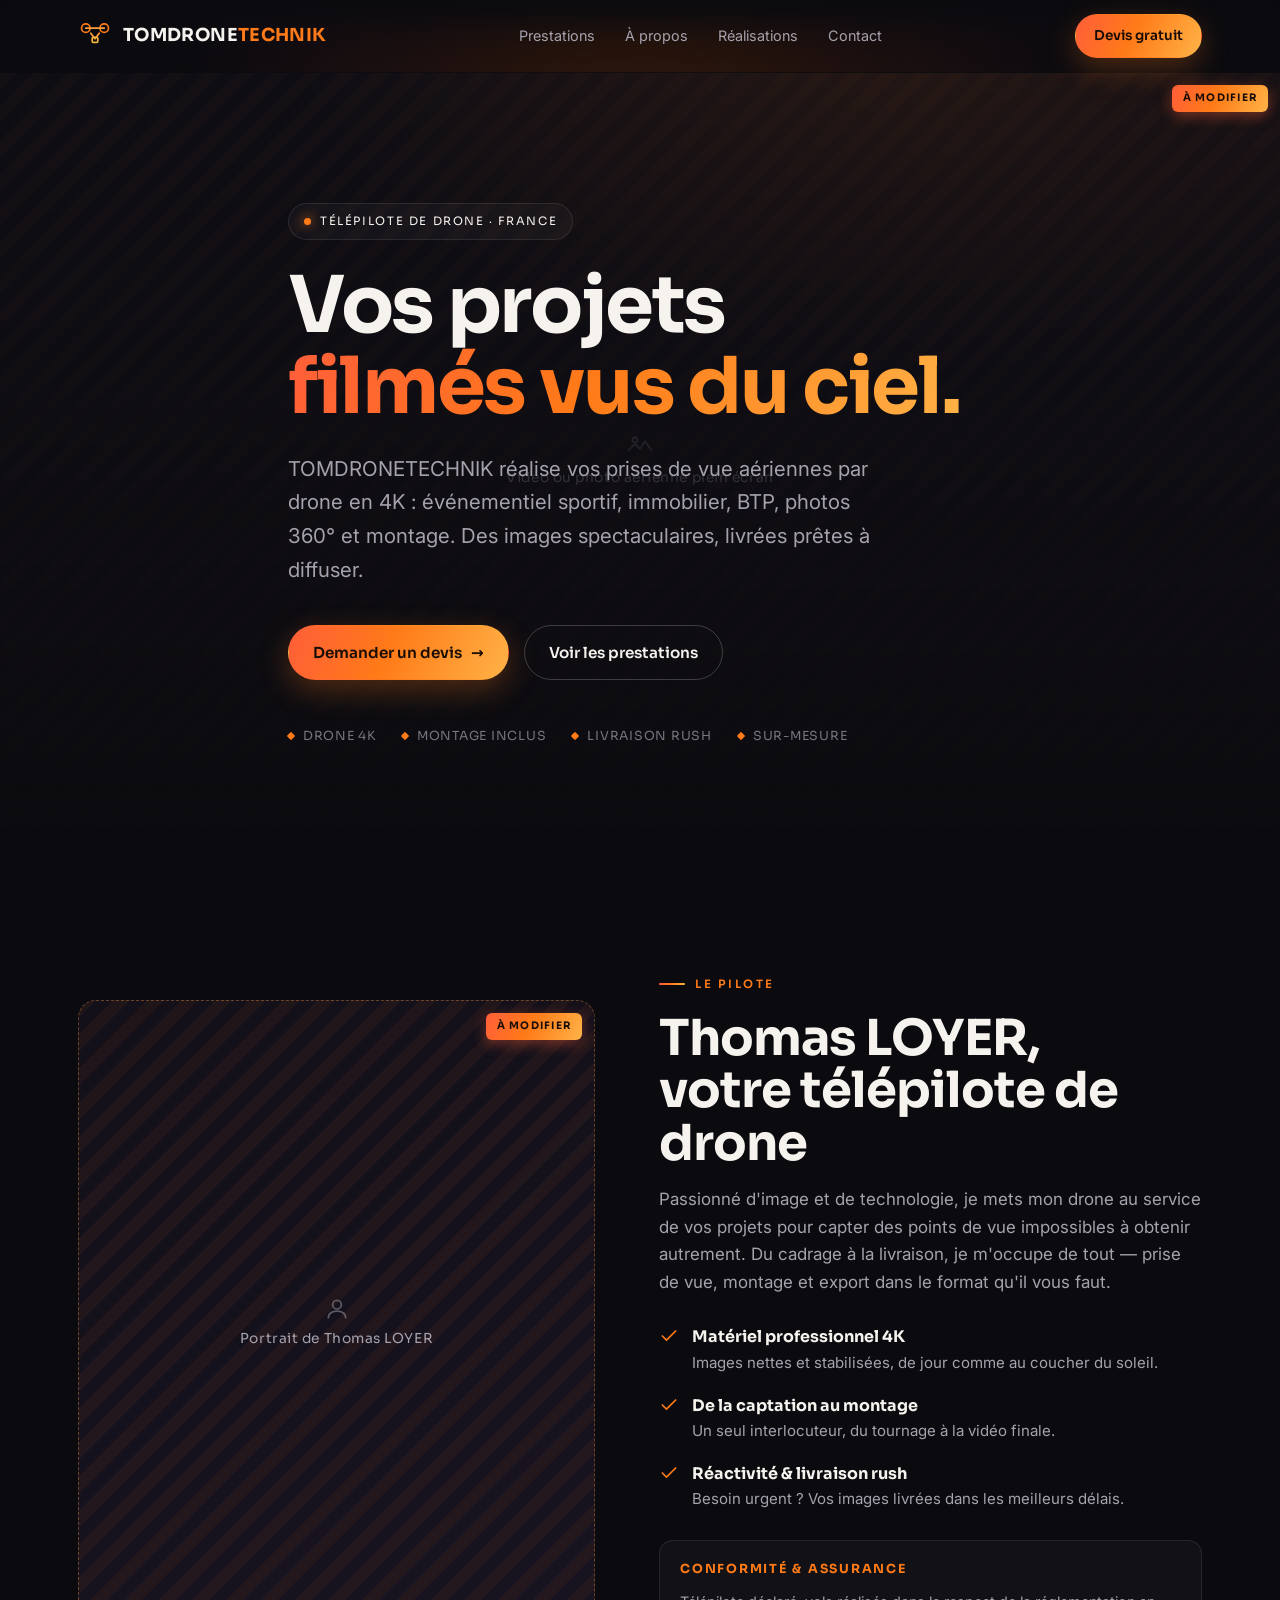
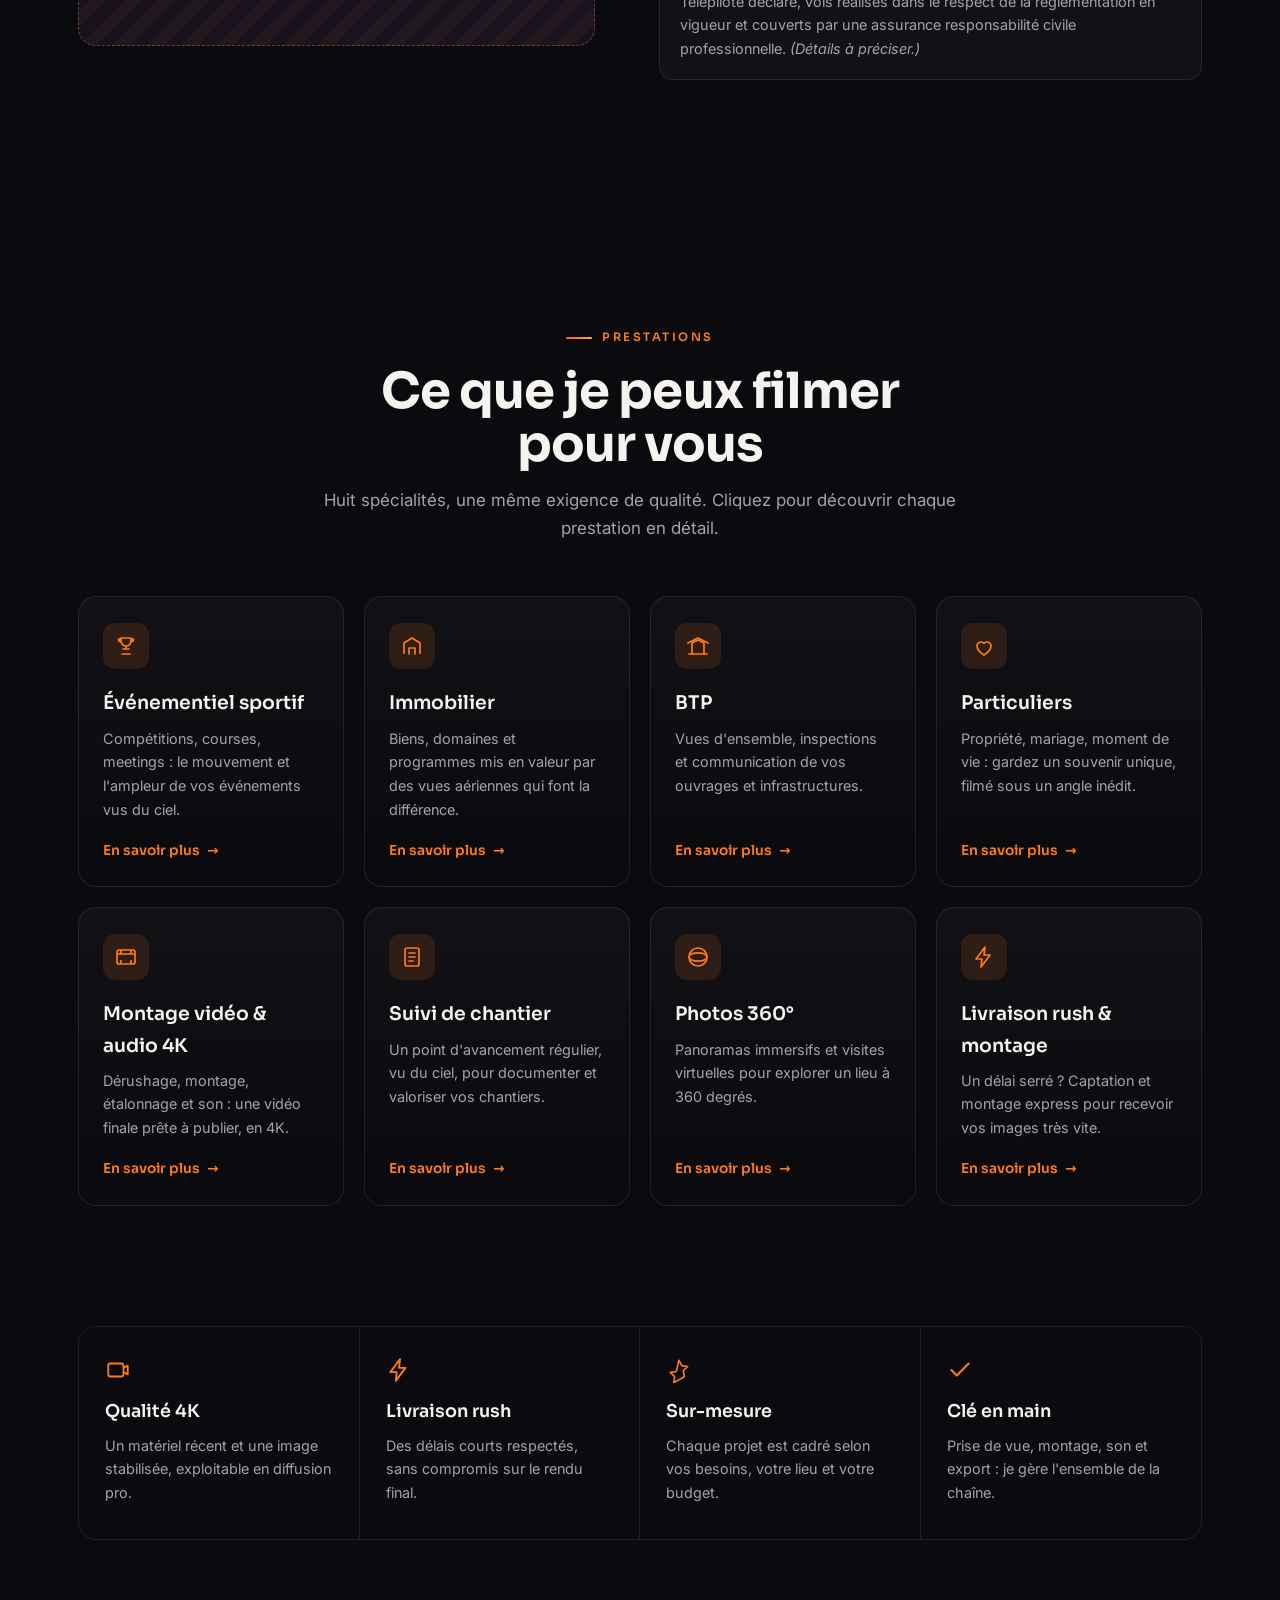
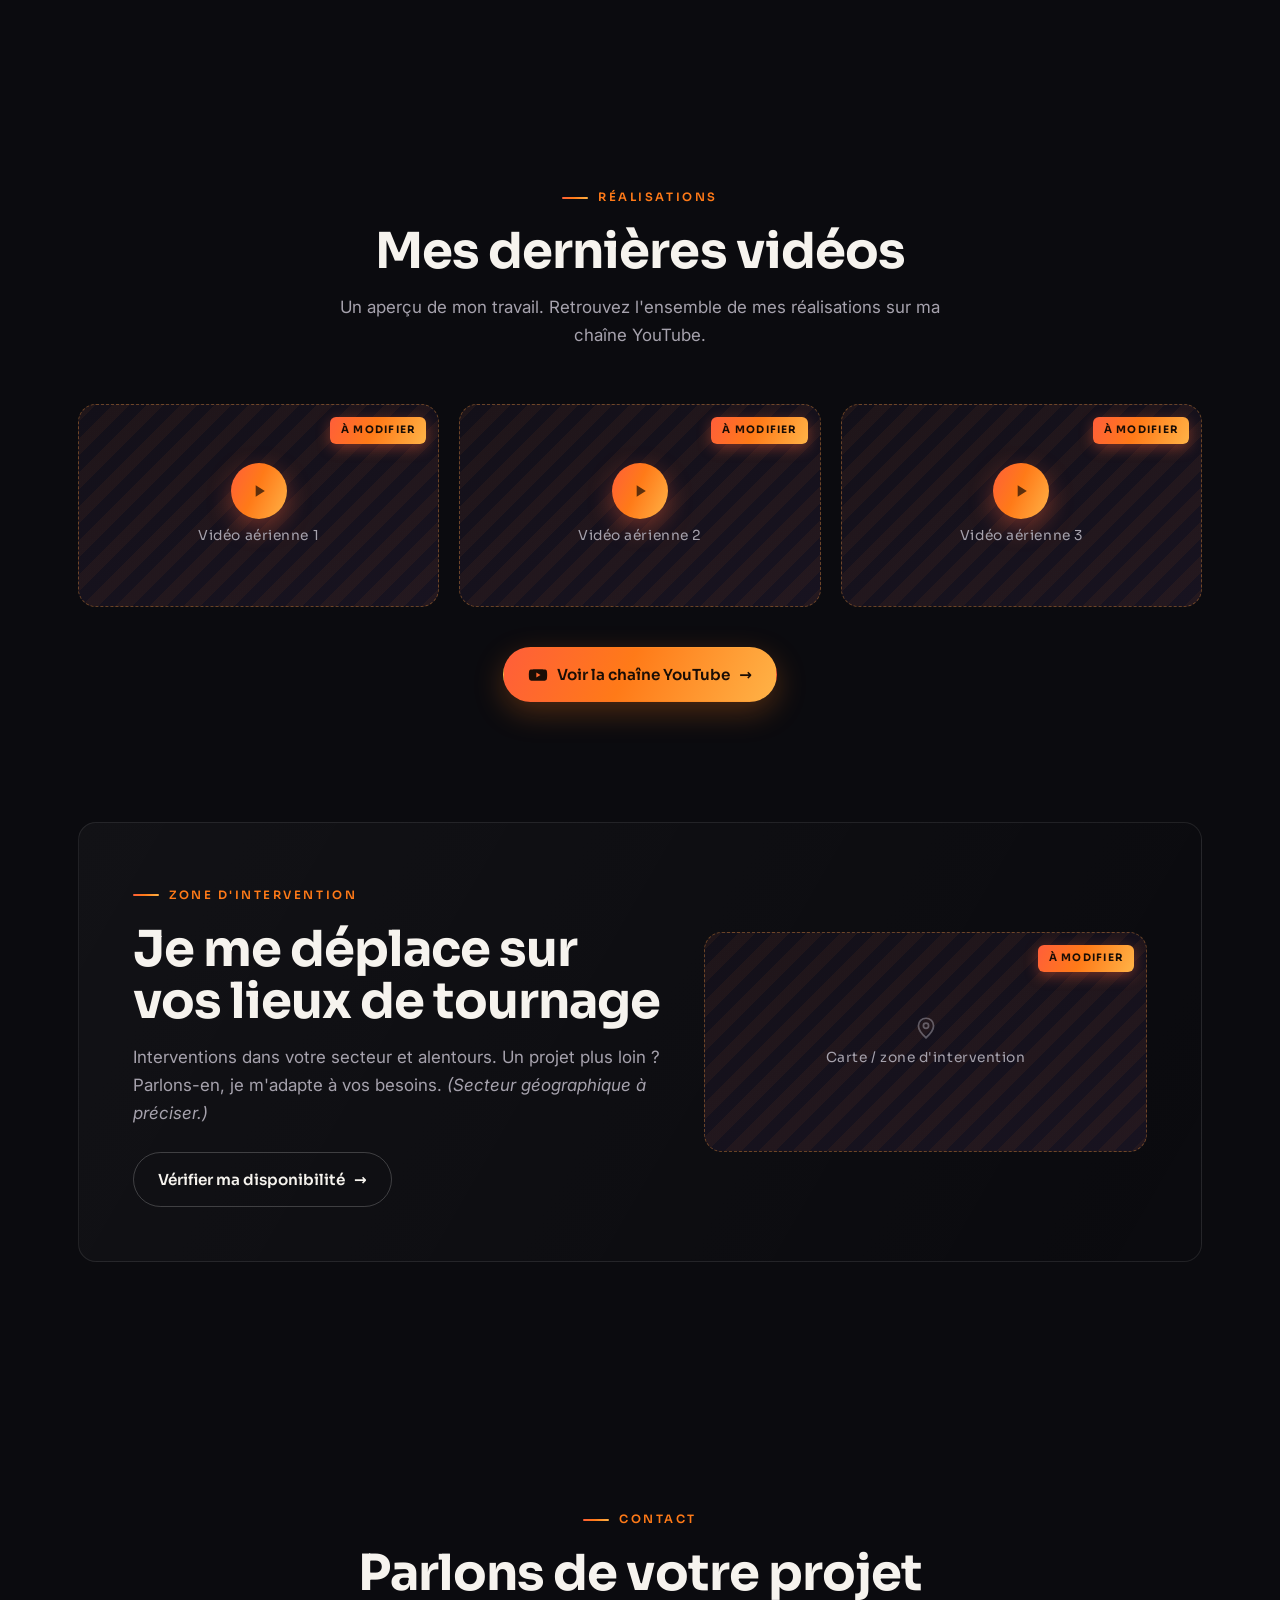
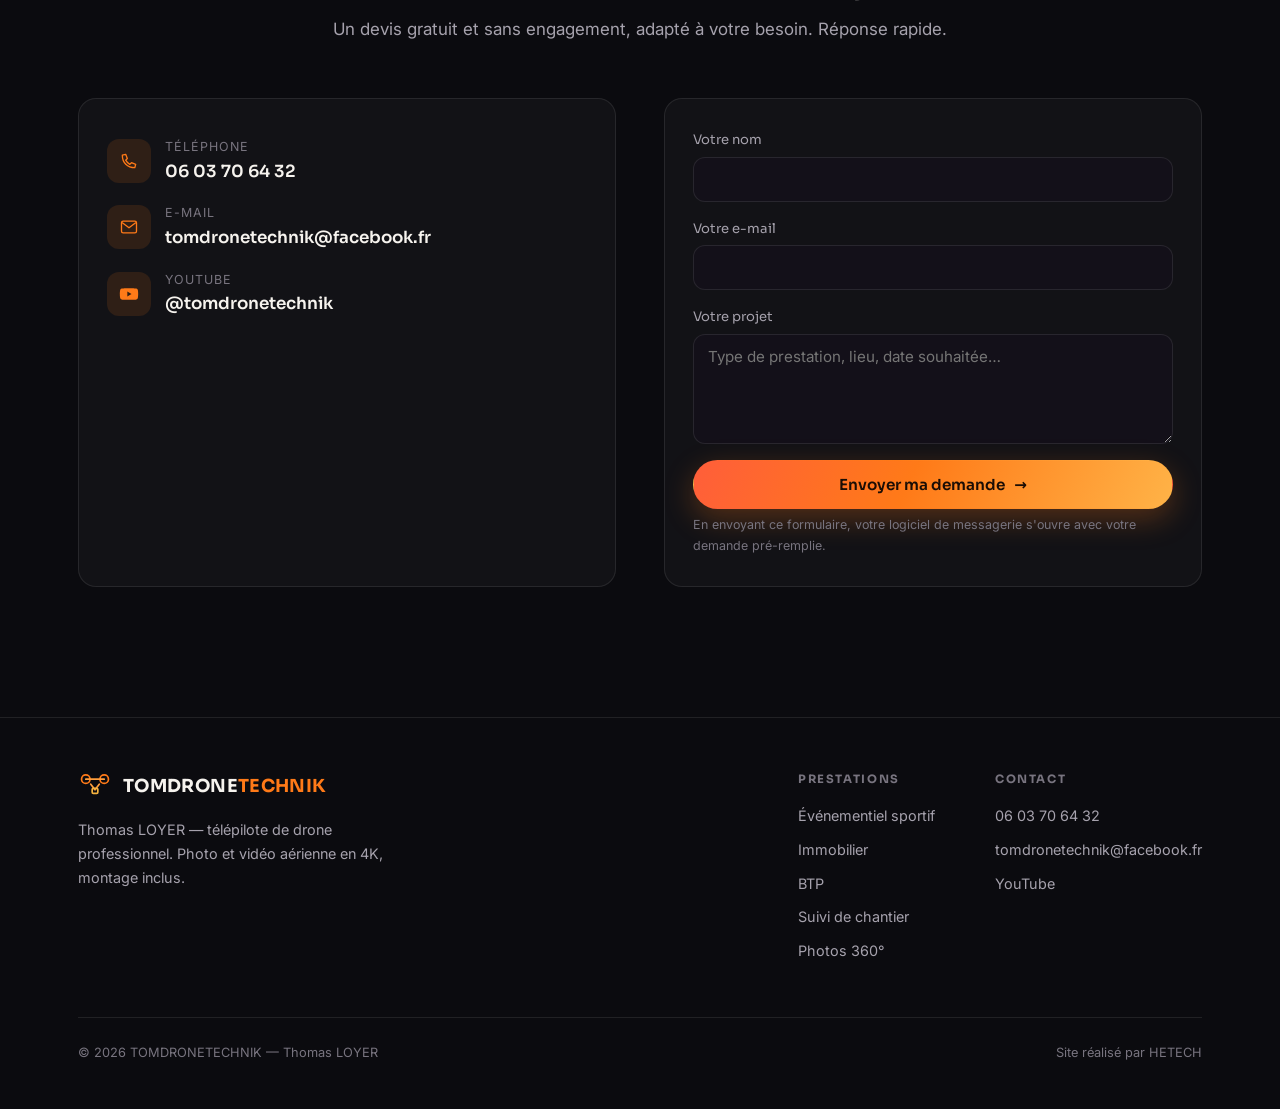
==== index.html @ 6fd8260a "Initial site (HETECH v1) Co-Authored-By: Claude Fable 5.1 <noreply@anthropic.com>" ====
<!DOCTYPE html>
<html lang="fr">
<head>
<meta charset="UTF-8">
<meta name="viewport" content="width=device-width, initial-scale=1.0">
<title>TOMDRONETECHNIK — Pilote de drone professionnel · Photo & vidéo aérienne</title>
<meta name="description" content="TOMDRONETECHNIK — Thomas LOYER, télépilote de drone professionnel. Prises de vue aériennes en 4K, événementiel sportif, immobilier, BTP, suivi de chantier, photos 360° et montage. Devis gratuit.">
<meta name="theme-color" content="#0b0b0f">
<meta property="og:title" content="TOMDRONETECHNIK — Pilote de drone professionnel">
<meta property="og:description" content="Photo et vidéo aérienne par drone en 4K. Événementiel, immobilier, BTP, 360° et montage. Devis gratuit.">
<meta property="og:type" content="website">
<link rel="preconnect" href="https://fonts.googleapis.com">
<link rel="preconnect" href="https://fonts.gstatic.com" crossorigin>
<link href="https://fonts.googleapis.com/css2?family=Sora:wght@400;500;600;700&family=Inter:wght@400;500;600&display=swap" rel="stylesheet">
<link rel="stylesheet" href="css/style.css">
</head>
<body>
<div class="bg-decor"></div>

<!-- ======================= HEADER ======================= -->
<header id="header">
  <div class="wrap nav">
    <a href="#top" class="brand" aria-label="TOMDRONETECHNIK — accueil">
      <svg class="brand-mark" viewBox="0 0 48 48" fill="none" aria-hidden="true">
        <circle cx="11" cy="13" r="6" stroke="#ff7a18" stroke-width="2.4"/>
        <circle cx="37" cy="13" r="6" stroke="#ff7a18" stroke-width="2.4"/>
        <path d="M11 13h26M18 20l6 8 6-8" stroke="#ff9e3d" stroke-width="2.4" stroke-linecap="round" stroke-linejoin="round"/>
        <rect x="20" y="26" width="8" height="7" rx="1.6" stroke="#f4b23e" stroke-width="2.4"/>
      </svg>
      <span>TOMDRONE<b>TECHNIK</b></span>
    </a>
    <nav class="nav-links" aria-label="Navigation principale">
      <a href="#prestations">Prestations</a>
      <a href="#apropos">À propos</a>
      <a href="#realisations">Réalisations</a>
      <a href="#contact">Contact</a>
    </nav>
    <a href="#contact" class="btn btn-primary btn-sm">Devis gratuit</a>
    <button class="burger" id="burger" aria-label="Ouvrir le menu" aria-expanded="false">
      <span></span><span></span><span></span>
    </button>
  </div>
</header>
<nav class="mobile-menu" id="mobileMenu" aria-label="Navigation mobile">
  <a href="#prestations">Prestations</a>
  <a href="#apropos">À propos</a>
  <a href="#realisations">Réalisations</a>
  <a href="#contact">Contact</a>
</nav>

<main id="top">

  <!-- ======================= HERO ======================= -->
  <section class="hero">
    <div class="hero-media">
      <div class="ph" aria-hidden="true">
        <span class="badge-modif">À MODIFIER</span>
        <span class="ph-hint">
          <svg width="30" height="30" viewBox="0 0 24 24" fill="none"><path d="M3 16l5-5 4 4 4-6 5 7" stroke="currentColor" stroke-width="1.6" stroke-linecap="round" stroke-linejoin="round"/><circle cx="8" cy="8" r="2" stroke="currentColor" stroke-width="1.6"/></svg>
          Vidéo ou photo aérienne plein écran
        </span>
      </div>
    </div>
    <div class="wrap hero-inner">
      <span class="chip reveal"><span class="dot"></span>Télépilote de drone · France</span>
      <h1 class="reveal" data-d="1">Vos projets<br><span class="grad">filmés vus du ciel.</span></h1>
      <p class="lead reveal" data-d="2">
        TOMDRONETECHNIK réalise vos prises de vue aériennes par drone en 4K : événementiel sportif,
        immobilier, BTP, photos 360° et montage. Des images spectaculaires, livrées prêtes à diffuser.
      </p>
      <div class="hero-cta reveal" data-d="3">
        <a href="#contact" class="btn btn-primary">Demander un devis <span class="arrow">→</span></a>
        <a href="#prestations" class="btn btn-ghost">Voir les prestations</a>
      </div>
      <div class="hero-tags reveal" data-d="3">
        <span>Drone 4K</span>
        <span>Montage inclus</span>
        <span>Livraison rush</span>
        <span>Sur-mesure</span>
      </div>
    </div>
  </section>

  <!-- ======================= À PROPOS ======================= -->
  <section id="apropos">
    <div class="wrap about-grid">
      <div class="about-media ph reveal" aria-hidden="true">
        <span class="badge-modif">À MODIFIER</span>
        <span class="ph-hint">
          <svg width="26" height="26" viewBox="0 0 24 24" fill="none"><circle cx="12" cy="8" r="4" stroke="currentColor" stroke-width="1.6"/><path d="M4 20c0-4 4-6 8-6s8 2 8 6" stroke="currentColor" stroke-width="1.6" stroke-linecap="round"/></svg>
          Portrait de Thomas LOYER
        </span>
      </div>
      <div class="reveal" data-d="1">
        <span class="kicker">Le pilote</span>
        <h2 class="section-title">Thomas LOYER,<br>votre télépilote de drone</h2>
        <p class="section-lead">
          Passionné d'image et de technologie, je mets mon drone au service de vos projets pour capter
          des points de vue impossibles à obtenir autrement. Du cadrage à la livraison, je m'occupe de tout —
          prise de vue, montage et export dans le format qu'il vous faut.
        </p>
        <ul class="about-points">
          <li>
            <svg width="20" height="20" viewBox="0 0 24 24" fill="none"><path d="M4 12l5 5L20 6" stroke="currentColor" stroke-width="2" stroke-linecap="round" stroke-linejoin="round"/></svg>
            <div><b>Matériel professionnel 4K</b><span>Images nettes et stabilisées, de jour comme au coucher du soleil.</span></div>
          </li>
          <li>
            <svg width="20" height="20" viewBox="0 0 24 24" fill="none"><path d="M4 12l5 5L20 6" stroke="currentColor" stroke-width="2" stroke-linecap="round" stroke-linejoin="round"/></svg>
            <div><b>De la captation au montage</b><span>Un seul interlocuteur, du tournage à la vidéo finale.</span></div>
          </li>
          <li>
            <svg width="20" height="20" viewBox="0 0 24 24" fill="none"><path d="M4 12l5 5L20 6" stroke="currentColor" stroke-width="2" stroke-linecap="round" stroke-linejoin="round"/></svg>
            <div><b>Réactivité &amp; livraison rush</b><span>Besoin urgent&nbsp;? Vos images livrées dans les meilleurs délais.</span></div>
          </li>
        </ul>
        <div class="compliance">
          <h4>Conformité &amp; assurance</h4>
          <p>Télépilote déclaré, vols réalisés dans le respect de la réglementation en vigueur et couverts
          par une assurance responsabilité civile professionnelle. <em>(Détails à préciser.)</em></p>
        </div>
      </div>
    </div>
  </section>

  <!-- ======================= PRESTATIONS ======================= -->
  <section id="prestations">
    <div class="wrap">
      <div class="section-head center reveal">
        <span class="kicker" style="justify-content:center">Prestations</span>
        <h2 class="section-title">Ce que je peux filmer pour vous</h2>
        <p class="section-lead">Huit spécialités, une même exigence de qualité. Cliquez pour découvrir chaque prestation en détail.</p>
      </div>

      <div class="services-grid">
        <a class="service-card reveal" href="services/evenementiel-sportif.html">
          <span class="service-ic"><svg width="24" height="24" viewBox="0 0 24 24" fill="none"><path d="M7 4h10v3a5 5 0 01-10 0V4z" stroke="currentColor" stroke-width="1.7" stroke-linejoin="round"/><path d="M17 5h2.5a2.5 2.5 0 01-2.5 2.5M7 5H4.5A2.5 2.5 0 007 7.5M9 15h6M8 20h8M12 12v3" stroke="currentColor" stroke-width="1.7" stroke-linecap="round"/></svg></span>
          <h3>Événementiel sportif</h3>
          <p>Compétitions, courses, meetings : le mouvement et l'ampleur de vos événements vus du ciel.</p>
          <span class="service-more">En savoir plus <span class="arrow">→</span></span>
        </a>

        <a class="service-card reveal" href="services/immobilier.html">
          <span class="service-ic"><svg width="24" height="24" viewBox="0 0 24 24" fill="none"><path d="M4 20V9l8-5 8 5v11" stroke="currentColor" stroke-width="1.7" stroke-linejoin="round"/><path d="M9 20v-6h6v6" stroke="currentColor" stroke-width="1.7" stroke-linecap="round" stroke-linejoin="round"/></svg></span>
          <h3>Immobilier</h3>
          <p>Biens, domaines et programmes mis en valeur par des vues aériennes qui font la différence.</p>
          <span class="service-more">En savoir plus <span class="arrow">→</span></span>
        </a>

        <a class="service-card reveal" href="services/btp.html">
          <span class="service-ic"><svg width="24" height="24" viewBox="0 0 24 24" fill="none"><path d="M3 20h18M6 20V9l6-3 6 3v11" stroke="currentColor" stroke-width="1.7" stroke-linecap="round" stroke-linejoin="round"/><path d="M2 9l10-5 10 5" stroke="currentColor" stroke-width="1.7" stroke-linecap="round" stroke-linejoin="round"/></svg></span>
          <h3>BTP</h3>
          <p>Vues d'ensemble, inspections et communication de vos ouvrages et infrastructures.</p>
          <span class="service-more">En savoir plus <span class="arrow">→</span></span>
        </a>

        <a class="service-card reveal" href="services/particuliers.html">
          <span class="service-ic"><svg width="24" height="24" viewBox="0 0 24 24" fill="none"><path d="M12 21s-7-4.3-7-9a4 4 0 017-2.6A4 4 0 0119 12c0 4.7-7 9-7 9z" stroke="currentColor" stroke-width="1.7" stroke-linejoin="round"/></svg></span>
          <h3>Particuliers</h3>
          <p>Propriété, mariage, moment de vie : gardez un souvenir unique, filmé sous un angle inédit.</p>
          <span class="service-more">En savoir plus <span class="arrow">→</span></span>
        </a>

        <a class="service-card reveal" href="services/montage-4k.html">
          <span class="service-ic"><svg width="24" height="24" viewBox="0 0 24 24" fill="none"><rect x="3" y="5" width="18" height="14" rx="2" stroke="currentColor" stroke-width="1.7"/><path d="M3 9h18M7 5v4M17 5v4M7 19v-4M17 19v-4" stroke="currentColor" stroke-width="1.7"/></svg></span>
          <h3>Montage vidéo &amp; audio 4K</h3>
          <p>Dérushage, montage, étalonnage et son : une vidéo finale prête à publier, en 4K.</p>
          <span class="service-more">En savoir plus <span class="arrow">→</span></span>
        </a>

        <a class="service-card reveal" href="services/suivi-chantier.html">
          <span class="service-ic"><svg width="24" height="24" viewBox="0 0 24 24" fill="none"><rect x="5" y="3" width="14" height="18" rx="2" stroke="currentColor" stroke-width="1.7"/><path d="M9 8h6M9 12h6M9 16h4" stroke="currentColor" stroke-width="1.7" stroke-linecap="round"/></svg></span>
          <h3>Suivi de chantier</h3>
          <p>Un point d'avancement régulier, vu du ciel, pour documenter et valoriser vos chantiers.</p>
          <span class="service-more">En savoir plus <span class="arrow">→</span></span>
        </a>

        <a class="service-card reveal" href="services/photos-360.html">
          <span class="service-ic"><svg width="24" height="24" viewBox="0 0 24 24" fill="none"><ellipse cx="12" cy="12" rx="9" ry="4.2" stroke="currentColor" stroke-width="1.7"/><circle cx="12" cy="12" r="9" stroke="currentColor" stroke-width="1.7"/></svg></span>
          <h3>Photos 360°</h3>
          <p>Panoramas immersifs et visites virtuelles pour explorer un lieu à 360 degrés.</p>
          <span class="service-more">En savoir plus <span class="arrow">→</span></span>
        </a>

        <a class="service-card reveal" href="services/livraison-rush.html">
          <span class="service-ic"><svg width="24" height="24" viewBox="0 0 24 24" fill="none"><path d="M13 2L4 14h6l-1 8 9-12h-6l1-8z" stroke="currentColor" stroke-width="1.7" stroke-linejoin="round"/></svg></span>
          <h3>Livraison rush &amp; montage</h3>
          <p>Un délai serré&nbsp;? Captation et montage express pour recevoir vos images très vite.</p>
          <span class="service-more">En savoir plus <span class="arrow">→</span></span>
        </a>
      </div>
    </div>
  </section>

  <!-- ======================= POURQUOI MOI ======================= -->
  <section id="atouts" style="padding-top:0">
    <div class="wrap">
      <div class="atouts reveal">
        <div class="atout">
          <div class="atout-ic"><svg width="26" height="26" viewBox="0 0 24 24" fill="none"><rect x="3" y="6" width="14" height="12" rx="2" stroke="currentColor" stroke-width="1.7"/><path d="M17 10l4-2v8l-4-2" stroke="currentColor" stroke-width="1.7" stroke-linejoin="round"/></svg></div>
          <h3>Qualité 4K</h3>
          <p>Un matériel récent et une image stabilisée, exploitable en diffusion pro.</p>
        </div>
        <div class="atout">
          <div class="atout-ic"><svg width="26" height="26" viewBox="0 0 24 24" fill="none"><path d="M13 2L4 14h6l-1 8 9-12h-6l1-8z" stroke="currentColor" stroke-width="1.7" stroke-linejoin="round"/></svg></div>
          <h3>Livraison rush</h3>
          <p>Des délais courts respectés, sans compromis sur le rendu final.</p>
        </div>
        <div class="atout">
          <div class="atout-ic"><svg width="26" height="26" viewBox="0 0 24 24" fill="none"><path d="M12 3l2.5 5 5.5.8-4 3.9.9 5.5L12 21l-4.9 2.6.9-5.5-4-3.9 5.5-.8L12 3z" stroke="currentColor" stroke-width="1.5" stroke-linejoin="round"/></svg></div>
          <h3>Sur-mesure</h3>
          <p>Chaque projet est cadré selon vos besoins, votre lieu et votre budget.</p>
        </div>
        <div class="atout">
          <div class="atout-ic"><svg width="26" height="26" viewBox="0 0 24 24" fill="none"><path d="M4 12l5 5L20 6" stroke="currentColor" stroke-width="1.9" stroke-linecap="round" stroke-linejoin="round"/></svg></div>
          <h3>Clé en main</h3>
          <p>Prise de vue, montage, son et export : je gère l'ensemble de la chaîne.</p>
        </div>
      </div>
    </div>
  </section>

  <!-- ======================= RÉALISATIONS ======================= -->
  <section id="realisations" class="realisations">
    <div class="wrap">
      <div class="section-head center reveal">
        <span class="kicker" style="justify-content:center">Réalisations</span>
        <h2 class="section-title">Mes dernières vidéos</h2>
        <p class="section-lead">Un aperçu de mon travail. Retrouvez l'ensemble de mes réalisations sur ma chaîne YouTube.</p>
      </div>

      <div class="videos-grid">
        <div class="video-card ph reveal"><span class="badge-modif">À MODIFIER</span><span class="ph-hint"><span class="play"><svg width="20" height="20" viewBox="0 0 24 24" fill="currentColor"><path d="M8 5v14l11-7z"/></svg></span>Vidéo aérienne 1</span></div>
        <div class="video-card ph reveal" data-d="1"><span class="badge-modif">À MODIFIER</span><span class="ph-hint"><span class="play"><svg width="20" height="20" viewBox="0 0 24 24" fill="currentColor"><path d="M8 5v14l11-7z"/></svg></span>Vidéo aérienne 2</span></div>
        <div class="video-card ph reveal" data-d="2"><span class="badge-modif">À MODIFIER</span><span class="ph-hint"><span class="play"><svg width="20" height="20" viewBox="0 0 24 24" fill="currentColor"><path d="M8 5v14l11-7z"/></svg></span>Vidéo aérienne 3</span></div>
      </div>

      <div class="cta-row reveal">
        <a href="https://www.youtube.com/@tomdronetechnik" target="_blank" rel="noopener" class="btn btn-primary">
          <svg width="20" height="20" viewBox="0 0 24 24" fill="currentColor" aria-hidden="true"><path d="M23 12s0-3.2-.4-4.7a2.5 2.5 0 00-1.8-1.8C19.3 5 12 5 12 5s-7.3 0-8.8.5A2.5 2.5 0 001.4 7.3C1 8.8 1 12 1 12s0 3.2.4 4.7a2.5 2.5 0 001.8 1.8C4.7 19 12 19 12 19s7.3 0 8.8-.5a2.5 2.5 0 001.8-1.8C23 15.2 23 12 23 12zM10 15V9l5 3-5 3z"/></svg>
          Voir la chaîne YouTube <span class="arrow">→</span>
        </a>
      </div>
    </div>
  </section>

  <!-- ======================= ZONE D'INTERVENTION ======================= -->
  <section id="zone" style="padding-top:0">
    <div class="wrap">
      <div class="zone-card reveal">
        <div>
          <span class="kicker">Zone d'intervention</span>
          <h2 class="section-title">Je me déplace sur vos lieux de tournage</h2>
          <p class="section-lead">Interventions dans votre secteur et alentours. Un projet plus loin&nbsp;?
          Parlons-en, je m'adapte à vos besoins. <em>(Secteur géographique à préciser.)</em></p>
          <a href="#contact" class="btn btn-ghost" style="margin-top:24px">Vérifier ma disponibilité <span class="arrow">→</span></a>
        </div>
        <div class="ph" aria-hidden="true">
          <span class="badge-modif">À MODIFIER</span>
          <span class="ph-hint"><svg width="26" height="26" viewBox="0 0 24 24" fill="none"><path d="M12 21s-7-6-7-11a7 7 0 0114 0c0 5-7 11-7 11z" stroke="currentColor" stroke-width="1.6"/><circle cx="12" cy="10" r="2.4" stroke="currentColor" stroke-width="1.6"/></svg>Carte / zone d'intervention</span>
        </div>
      </div>
    </div>
  </section>

  <!-- ======================= CONTACT ======================= -->
  <section id="contact">
    <div class="wrap">
      <div class="section-head center reveal">
        <span class="kicker" style="justify-content:center">Contact</span>
        <h2 class="section-title">Parlons de votre projet</h2>
        <p class="section-lead">Un devis gratuit et sans engagement, adapté à votre besoin. Réponse rapide.</p>
      </div>

      <div class="contact-grid">
        <div class="contact-card reveal">
          <ul class="contact-list">
            <li>
              <span class="ic"><svg width="20" height="20" viewBox="0 0 24 24" fill="none"><path d="M4 5c0 9 6 15 15 15l1-4-5-2-2 2a13 13 0 01-5-5l2-2-2-5-4 1z" stroke="currentColor" stroke-width="1.6" stroke-linejoin="round"/></svg></span>
              <div><div class="lbl">Téléphone</div><a href="tel:+33603706432">06 03 70 64 32</a></div>
            </li>
            <li>
              <span class="ic"><svg width="20" height="20" viewBox="0 0 24 24" fill="none"><rect x="3" y="5" width="18" height="14" rx="2" stroke="currentColor" stroke-width="1.6"/><path d="M4 7l8 6 8-6" stroke="currentColor" stroke-width="1.6" stroke-linecap="round" stroke-linejoin="round"/></svg></span>
              <div><div class="lbl">E-mail</div><a href="mailto:tomdronetechnik@facebook.fr">tomdronetechnik@facebook.fr</a></div>
            </li>
            <li>
              <span class="ic"><svg width="20" height="20" viewBox="0 0 24 24" fill="currentColor"><path d="M23 12s0-3.2-.4-4.7a2.5 2.5 0 00-1.8-1.8C19.3 5 12 5 12 5s-7.3 0-8.8.5A2.5 2.5 0 001.4 7.3C1 8.8 1 12 1 12s0 3.2.4 4.7a2.5 2.5 0 001.8 1.8C4.7 19 12 19 12 19s7.3 0 8.8-.5a2.5 2.5 0 001.8-1.8C23 15.2 23 12 23 12zM10 15V9l5 3-5 3z"/></svg></span>
              <div><div class="lbl">YouTube</div><a href="https://www.youtube.com/@tomdronetechnik" target="_blank" rel="noopener">@tomdronetechnik</a></div>
            </li>
          </ul>
        </div>

        <form class="contact-card reveal" data-d="1" id="contactForm" data-email="tomdronetechnik@facebook.fr">
          <div class="form-row">
            <label for="nom">Votre nom</label>
            <input type="text" id="nom" name="nom" autocomplete="name" required>
          </div>
          <div class="form-row">
            <label for="email">Votre e-mail</label>
            <input type="email" id="email" name="email" autocomplete="email" required>
          </div>
          <div class="form-row">
            <label for="message">Votre projet</label>
            <textarea id="message" name="message" placeholder="Type de prestation, lieu, date souhaitée…" required></textarea>
          </div>
          <button type="submit" class="btn btn-primary" style="width:100%;justify-content:center">Envoyer ma demande <span class="arrow">→</span></button>
          <p class="form-note">En envoyant ce formulaire, votre logiciel de messagerie s'ouvre avec votre demande pré-remplie.</p>
        </form>
      </div>
    </div>
  </section>
</main>

<!-- ======================= FOOTER ======================= -->
<footer>
  <div class="wrap">
    <div class="foot-grid">
      <div class="foot-brand">
        <a href="#top" class="brand" aria-label="TOMDRONETECHNIK">
          <svg class="brand-mark" viewBox="0 0 48 48" fill="none" aria-hidden="true">
            <circle cx="11" cy="13" r="6" stroke="#ff7a18" stroke-width="2.4"/>
            <circle cx="37" cy="13" r="6" stroke="#ff7a18" stroke-width="2.4"/>
            <path d="M11 13h26M18 20l6 8 6-8" stroke="#ff9e3d" stroke-width="2.4" stroke-linecap="round" stroke-linejoin="round"/>
            <rect x="20" y="26" width="8" height="7" rx="1.6" stroke="#f4b23e" stroke-width="2.4"/>
          </svg>
          <span>TOMDRONE<b>TECHNIK</b></span>
        </a>
        <p>Thomas LOYER — télépilote de drone professionnel. Photo et vidéo aérienne en 4K, montage inclus.</p>
      </div>
      <div class="foot-cols">
        <div class="foot-col">
          <h4>Prestations</h4>
          <a href="services/evenementiel-sportif.html">Événementiel sportif</a>
          <a href="services/immobilier.html">Immobilier</a>
          <a href="services/btp.html">BTP</a>
          <a href="services/suivi-chantier.html">Suivi de chantier</a>
          <a href="services/photos-360.html">Photos 360°</a>
        </div>
        <div class="foot-col">
          <h4>Contact</h4>
          <a href="tel:+33603706432">06 03 70 64 32</a>
          <a href="mailto:tomdronetechnik@facebook.fr">tomdronetechnik@facebook.fr</a>
          <a href="https://www.youtube.com/@tomdronetechnik" target="_blank" rel="noopener">YouTube</a>
        </div>
      </div>
    </div>
    <div class="foot-bottom">
      <span>© <span data-year>2026</span> TOMDRONETECHNIK — Thomas LOYER</span>
      <span>Site réalisé par HETECH</span>
    </div>
  </div>
</footer>

<script src="js/main.js"></script>
</body>
</html>
---- css/style.css ----
/* =========================================================
   TOMDRONETECHNIK — Thomas LOYER
   Thème sombre chaleureux (nuit + orange coucher de soleil)
   Feuille partagée : accueil + pages prestations
   ========================================================= */

:root{
  --bg:#0b0b0f;
  --bg-2:#131019;
  --bg-3:#181320;
  --surface:rgba(255,255,255,.03);
  --ink:#f6f3ee;
  --muted:#a6a2ad;
  --muted-2:#78747f;
  --line:rgba(255,255,255,.09);
  --line-strong:rgba(255,255,255,.20);

  --orange:#ff7a18;
  --orange-2:#ff9e3d;
  --ember:#ff5e3a;
  --gold:#f4b23e;
  --sunset:linear-gradient(115deg,#ff5e3a 0%,#ff7a18 45%,#ffb347 100%);

  --radius:18px;
  --maxw:1180px;
  --font-display:'Sora',system-ui,sans-serif;
  --font-body:'Inter',system-ui,sans-serif;
  --ease:cubic-bezier(.22,1,.36,1);
}

*{margin:0;padding:0;box-sizing:border-box}
html{scroll-behavior:smooth}
body{
  background:var(--bg);
  color:var(--ink);
  font-family:var(--font-body);
  line-height:1.65;
  -webkit-font-smoothing:antialiased;
  overflow-x:hidden;
}
a{color:inherit;text-decoration:none}
img{display:block;max-width:100%}
svg{display:block}

/* ---------- Décor de fond ---------- */
.bg-decor{position:fixed;inset:0;z-index:-2;pointer-events:none}
.bg-decor::before{ /* halo sunset en haut */
  content:"";position:absolute;top:-380px;left:50%;transform:translateX(-50%);
  width:1100px;height:760px;
  background:radial-gradient(circle at 50% 50%,rgba(255,122,24,.22),rgba(255,94,58,.08) 45%,transparent 70%);
  filter:blur(30px);
}
.bg-decor::after{ /* grille discrète */
  content:"";position:absolute;inset:0;
  background-image:
    linear-gradient(to right,rgba(255,255,255,.03) 1px,transparent 1px),
    linear-gradient(to bottom,rgba(255,255,255,.03) 1px,transparent 1px);
  background-size:66px 66px;
  -webkit-mask-image:radial-gradient(ellipse 85% 60% at 50% 0%,#000 25%,transparent 78%);
  mask-image:radial-gradient(ellipse 85% 60% at 50% 0%,#000 25%,transparent 78%);
}

/* ---------- Conteneur ---------- */
.wrap{width:100%;max-width:var(--maxw);margin:0 auto;padding:0 28px}

/* ---------- En-tête ---------- */
header{
  position:sticky;top:0;z-index:60;
  backdrop-filter:saturate(150%) blur(14px);
  -webkit-backdrop-filter:saturate(150%) blur(14px);
  background:linear-gradient(to bottom,rgba(11,11,15,.85),rgba(11,11,15,.4));
  border-bottom:1px solid transparent;transition:border-color .3s,background .3s;
}
header.scrolled{border-bottom-color:var(--line);background:rgba(11,11,15,.92)}
.nav{display:flex;align-items:center;justify-content:space-between;height:72px}
.brand{display:flex;align-items:center;gap:11px;font-family:var(--font-display);font-weight:700;
  letter-spacing:.02em;font-size:1.12rem}
.brand-mark{width:34px;height:34px;flex:none}
.brand b{color:var(--orange)}
.nav-links{display:flex;align-items:center;gap:30px}
.nav-links a{font-size:.9rem;color:var(--muted);transition:color .2s}
.nav-links a:hover{color:var(--ink)}
.burger{display:none;flex-direction:column;gap:5px;background:none;border:0;cursor:pointer;padding:8px}
.burger span{width:24px;height:2px;background:var(--ink);transition:.3s}
.burger.open span:nth-child(1){transform:translateY(7px) rotate(45deg)}
.burger.open span:nth-child(2){opacity:0}
.burger.open span:nth-child(3){transform:translateY(-7px) rotate(-45deg)}
.mobile-menu{
  position:fixed;inset:72px 0 auto 0;z-index:59;
  background:rgba(11,11,15,.98);backdrop-filter:blur(16px);border-bottom:1px solid var(--line);
  transform:translateY(-120%);transition:transform .35s var(--ease);padding:14px 28px 26px;
}
.mobile-menu.open{transform:translateY(0)}
.mobile-menu a{display:block;padding:14px 0;font-family:var(--font-display);font-size:1.1rem;
  border-bottom:1px solid var(--line);color:var(--muted)}
.mobile-menu a:last-child{border-bottom:0}

/* ---------- Boutons ---------- */
.btn{display:inline-flex;align-items:center;gap:9px;font-family:var(--font-display);font-weight:600;
  font-size:.95rem;padding:14px 24px;border-radius:999px;cursor:pointer;border:1px solid transparent;
  transition:.25s var(--ease);white-space:nowrap}
.btn .arrow{transition:transform .25s}
.btn:hover .arrow{transform:translateX(4px)}
.btn-primary{background:var(--sunset);color:#1a0d05;box-shadow:0 10px 30px rgba(255,122,24,.28)}
.btn-primary:hover{transform:translateY(-2px);box-shadow:0 16px 40px rgba(255,122,24,.42)}
.btn-ghost{border-color:var(--line-strong);color:var(--ink)}
.btn-ghost:hover{border-color:var(--orange);color:var(--orange);background:rgba(255,122,24,.06);transform:translateY(-2px)}
.btn-sm{padding:10px 18px;font-size:.85rem}

/* ---------- Titres de section ---------- */
section{padding:clamp(72px,10vw,120px) 0;position:relative}
.section-head{margin-bottom:54px;max-width:640px}
.section-head.center{margin-inline:auto;text-align:center}
.kicker{display:inline-flex;align-items:center;gap:10px;font-family:var(--font-display);font-weight:600;
  font-size:.72rem;letter-spacing:.22em;text-transform:uppercase;color:var(--orange);margin-bottom:18px}
.kicker::before{content:"";width:26px;height:2px;background:var(--sunset);border-radius:2px}
.section-title{font-family:var(--font-display);font-weight:700;line-height:1.06;letter-spacing:-.02em;
  font-size:clamp(1.9rem,4.6vw,3.1rem)}
.section-lead{color:var(--muted);font-size:1.06rem;margin-top:16px}

/* ---------- Hero ---------- */
.hero{position:relative;padding:clamp(70px,11vw,130px) 0 clamp(60px,8vw,100px);overflow:hidden}
.hero-media{position:absolute;inset:0;z-index:-1}
.hero-media .ph{position:absolute;inset:0;border-radius:0;border:0}
.hero-media::after{content:"";position:absolute;inset:0;
  background:linear-gradient(180deg,rgba(11,11,15,.55),rgba(11,11,15,.82) 70%,var(--bg)),
             radial-gradient(1000px 500px at 70% 0%,rgba(255,122,24,.18),transparent 60%)}
.hero-inner{max-width:760px}
.chip{display:inline-flex;align-items:center;gap:9px;font-family:var(--font-display);font-size:.72rem;
  letter-spacing:.14em;text-transform:uppercase;color:var(--ink);
  padding:8px 15px;border:1px solid var(--line);border-radius:999px;background:var(--surface);margin-bottom:26px}
.chip .dot{width:7px;height:7px;border-radius:50%;background:var(--orange);box-shadow:0 0 12px var(--orange)}
.hero h1{font-family:var(--font-display);font-weight:700;letter-spacing:-.03em;line-height:1.03;
  font-size:clamp(2.5rem,7vw,4.9rem)}
.hero h1 .grad{background:var(--sunset);-webkit-background-clip:text;background-clip:text;color:transparent}
.hero p.lead{color:var(--muted);font-size:clamp(1.05rem,2vw,1.28rem);max-width:600px;margin-top:24px}
.hero-cta{display:flex;gap:15px;flex-wrap:wrap;margin-top:38px}
.hero-tags{display:flex;gap:12px 26px;flex-wrap:wrap;margin-top:46px;font-family:var(--font-display);
  font-size:.78rem;letter-spacing:.06em;color:var(--muted-2);text-transform:uppercase}
.hero-tags span{display:inline-flex;align-items:center;gap:9px}
.hero-tags span::before{content:"";width:6px;height:6px;background:var(--orange);border-radius:1px;transform:rotate(45deg)}

/* ---------- Placeholders média (À MODIFIER) ---------- */
.ph{position:relative;border-radius:var(--radius);border:1px dashed rgba(255,158,61,.35);
  background:
    repeating-linear-gradient(135deg,rgba(255,122,24,.05) 0 12px,transparent 12px 24px),
    linear-gradient(160deg,var(--bg-2),var(--bg-3));
  display:flex;align-items:center;justify-content:center;overflow:hidden;min-height:120px}
.ph .ph-hint{font-family:var(--font-display);font-size:.86rem;letter-spacing:.04em;color:var(--muted);
  text-align:center;padding:0 1.2rem;display:flex;flex-direction:column;gap:.4rem;align-items:center}
.ph .ph-hint svg{opacity:.5}
.badge-modif{position:absolute;top:12px;right:12px;z-index:2;font-family:var(--font-display);
  font-size:.64rem;font-weight:700;letter-spacing:.12em;text-transform:uppercase;color:#1a0d05;
  background:var(--sunset);padding:5px 11px;border-radius:6px;box-shadow:0 4px 14px rgba(255,94,58,.4)}

/* ---------- À propos ---------- */
.about-grid{display:grid;grid-template-columns:1fr 1.05fr;gap:clamp(30px,5vw,64px);align-items:center}
.about-media{aspect-ratio:4/5}
.about-points{list-style:none;display:flex;flex-direction:column;gap:16px;margin-top:26px}
.about-points li{display:flex;gap:13px;align-items:flex-start;color:var(--ink)}
.about-points li svg{flex:none;margin-top:3px;color:var(--orange)}
.about-points b{font-family:var(--font-display)}
.about-points span{color:var(--muted);font-size:.94rem;display:block}
.compliance{margin-top:28px;padding:18px 20px;border:1px solid var(--line);border-radius:14px;
  background:var(--surface)}
.compliance h4{font-family:var(--font-display);font-size:.78rem;letter-spacing:.14em;text-transform:uppercase;
  color:var(--orange);margin-bottom:10px}
.compliance p{color:var(--muted);font-size:.9rem}

/* ---------- Prestations ---------- */
.services-grid{display:grid;grid-template-columns:repeat(4,1fr);gap:20px}
.service-card{position:relative;display:flex;flex-direction:column;border:1px solid var(--line);
  border-radius:var(--radius);padding:26px 24px 24px;background:linear-gradient(180deg,var(--surface),transparent);
  transition:.3s var(--ease);overflow:hidden}
.service-card::after{content:"";position:absolute;inset:0;border-radius:var(--radius);opacity:0;transition:.35s;
  background:radial-gradient(360px circle at 50% -20%,rgba(255,122,24,.14),transparent 60%);pointer-events:none}
.service-card:hover{transform:translateY(-6px);border-color:rgba(255,158,61,.4)}
.service-card:hover::after{opacity:1}
.service-ic{width:46px;height:46px;border-radius:12px;display:flex;align-items:center;justify-content:center;
  background:rgba(255,122,24,.12);color:var(--orange);margin-bottom:18px}
.service-card h3{font-family:var(--font-display);font-weight:600;font-size:1.18rem;margin-bottom:8px}
.service-card p{color:var(--muted);font-size:.9rem;flex:1;margin-bottom:18px}
.service-more{font-family:var(--font-display);font-weight:600;font-size:.86rem;color:var(--orange);
  display:inline-flex;align-items:center;gap:7px}
.service-more .arrow{transition:transform .25s}
.service-card:hover .service-more .arrow{transform:translateX(4px)}

/* ---------- Atouts ---------- */
.atouts{display:grid;grid-template-columns:repeat(4,1fr);gap:0;border:1px solid var(--line);
  border-radius:var(--radius);overflow:hidden}
.atout{padding:30px 26px 34px;border-right:1px solid var(--line);transition:.3s}
.atout:last-child{border-right:0}
.atout:hover{background:var(--surface)}
.atout-ic{color:var(--orange);margin-bottom:14px}
.atout h3{font-family:var(--font-display);font-weight:600;font-size:1.1rem;margin-bottom:8px}
.atout p{color:var(--muted);font-size:.9rem}

/* ---------- Réalisations / vidéos ---------- */
.videos-grid{display:grid;grid-template-columns:repeat(3,1fr);gap:20px;margin-bottom:40px}
.video-card{aspect-ratio:16/9}
.video-card .ph-hint svg{opacity:.7}
.play{width:56px;height:56px;border-radius:50%;background:var(--sunset);display:flex;align-items:center;
  justify-content:center;color:#1a0d05;box-shadow:0 8px 24px rgba(255,94,58,.4)}
.realisations .cta-row{text-align:center}

/* ---------- Zone d'intervention ---------- */
.zone-card{border:1px solid var(--line);border-radius:var(--radius);padding:clamp(34px,5vw,54px);
  background:linear-gradient(120deg,var(--surface),transparent);display:grid;grid-template-columns:1.2fr 1fr;
  gap:40px;align-items:center}
.zone-card .ph{min-height:220px}

/* ---------- Contact ---------- */
.contact-grid{display:grid;grid-template-columns:1fr 1fr;gap:clamp(28px,4vw,48px)}
.contact-card{border:1px solid var(--line);border-radius:var(--radius);padding:30px 28px;background:var(--surface)}
.contact-list{list-style:none;display:flex;flex-direction:column;gap:18px;margin-top:8px}
.contact-list li{display:flex;gap:14px;align-items:center}
.contact-list .ic{width:44px;height:44px;flex:none;border-radius:12px;display:flex;align-items:center;
  justify-content:center;background:rgba(255,122,24,.12);color:var(--orange)}
.contact-list .lbl{font-size:.78rem;letter-spacing:.08em;text-transform:uppercase;color:var(--muted-2)}
.contact-list a,.contact-list span.val{font-family:var(--font-display);font-weight:600;font-size:1.05rem}
.contact-list a:hover{color:var(--orange)}
.form-row{display:flex;flex-direction:column;gap:6px;margin-bottom:16px}
.form-row label{font-size:.82rem;color:var(--muted);font-family:var(--font-display)}
.form-row input,.form-row textarea{background:var(--bg-2);border:1px solid var(--line);border-radius:12px;
  padding:12px 14px;color:var(--ink);font-family:var(--font-body);font-size:.95rem;transition:border-color .2s}
.form-row input:focus,.form-row textarea:focus{outline:none;border-color:var(--orange)}
.form-row textarea{resize:vertical;min-height:110px}
.form-note{font-size:.78rem;color:var(--muted-2);margin-top:6px}

/* ---------- Footer ---------- */
footer{border-top:1px solid var(--line);padding:52px 0 46px;margin-top:10px}
.foot-grid{display:flex;justify-content:space-between;gap:40px;flex-wrap:wrap}
.foot-brand{max-width:320px}
.foot-brand .brand{margin-bottom:14px}
.foot-brand p{color:var(--muted);font-size:.9rem}
.foot-cols{display:flex;gap:60px;flex-wrap:wrap}
.foot-col h4{font-family:var(--font-display);font-size:.72rem;letter-spacing:.14em;text-transform:uppercase;
  color:var(--muted-2);margin-bottom:15px}
.foot-col a,.foot-col span{display:block;color:var(--muted);font-size:.9rem;margin-bottom:10px;transition:color .2s}
.foot-col a:hover{color:var(--ink)}
.foot-bottom{margin-top:44px;padding-top:24px;border-top:1px solid var(--line);display:flex;
  justify-content:space-between;gap:16px;flex-wrap:wrap;font-size:.8rem;color:var(--muted-2)}

/* ---------- Pages prestations ---------- */
.page-hero{position:relative;padding:clamp(56px,8vw,96px) 0 clamp(40px,5vw,60px);overflow:hidden}
.breadcrumb{font-size:.82rem;color:var(--muted-2);margin-bottom:20px}
.breadcrumb a:hover{color:var(--orange)}
.page-hero h1{font-family:var(--font-display);font-weight:700;letter-spacing:-.02em;line-height:1.05;
  font-size:clamp(2.1rem,5.2vw,3.5rem);max-width:16ch}
.page-hero p{color:var(--muted);font-size:clamp(1.02rem,2vw,1.2rem);max-width:600px;margin-top:18px}
.page-media{margin-top:40px;aspect-ratio:16/7}
.prose{max-width:720px}
.prose p{color:var(--muted);margin-bottom:18px}
.feature-list{list-style:none;display:grid;grid-template-columns:1fr 1fr;gap:16px;margin-top:14px}
.feature-list li{display:flex;gap:12px;align-items:flex-start;color:var(--ink);border:1px solid var(--line);
  border-radius:14px;padding:16px 18px;background:var(--surface)}
.feature-list li svg{flex:none;margin-top:2px;color:var(--orange)}
.gallery-grid{display:grid;grid-template-columns:repeat(3,1fr);grid-auto-rows:180px;gap:16px}
.gallery-grid .ph{min-height:0;height:100%}
.gallery-grid .tall{grid-row:span 2}
.gallery-grid .wide{grid-column:span 2}
.cta-band{border:1px solid var(--line);border-radius:var(--radius);padding:clamp(34px,5vw,56px);text-align:center;
  background:radial-gradient(700px circle at 50% -40%,rgba(255,122,24,.16),transparent 60%),linear-gradient(180deg,var(--surface),transparent)}
.cta-band h2{font-family:var(--font-display);font-weight:700;font-size:clamp(1.7rem,4vw,2.6rem)}
.cta-band p{color:var(--muted);max-width:44ch;margin:14px auto 26px}
.cta-band .hero-cta{justify-content:center}

/* ---------- Reveal au scroll ---------- */
.reveal{opacity:0;transform:translateY(28px);transition:opacity .7s var(--ease),transform .7s var(--ease)}
.reveal.in{opacity:1;transform:none}
.reveal[data-d="1"]{transition-delay:.08s}
.reveal[data-d="2"]{transition-delay:.16s}
.reveal[data-d="3"]{transition-delay:.24s}

/* ---------- Responsive ---------- */
@media (max-width:1000px){
  .services-grid{grid-template-columns:repeat(2,1fr)}
  .atouts{grid-template-columns:repeat(2,1fr)}
  .atout:nth-child(2){border-right:0}
  .atout:nth-child(1),.atout:nth-child(2){border-bottom:1px solid var(--line)}
  .videos-grid{grid-template-columns:repeat(2,1fr)}
}
@media (max-width:820px){
  .nav-links{display:none}
  .nav .btn{display:none}
  .burger{display:flex}
  .about-grid{grid-template-columns:1fr;gap:32px}
  .zone-card{grid-template-columns:1fr;gap:26px}
  .contact-grid{grid-template-columns:1fr}
  .foot-grid{flex-direction:column}
}
@media (max-width:560px){
  .wrap{padding:0 20px}
  .services-grid{grid-template-columns:1fr}
  .atouts{grid-template-columns:1fr}
  .atout{border-right:0;border-bottom:1px solid var(--line)}
  .atout:last-child{border-bottom:0}
  .videos-grid{grid-template-columns:1fr}
  .feature-list{grid-template-columns:1fr}
  .gallery-grid{grid-template-columns:1fr 1fr}
  .hero-cta .btn,.cta-band .btn{width:100%;justify-content:center}
}

/* ---------- Mouvement réduit ---------- */
@media (prefers-reduced-motion:reduce){
  html{scroll-behavior:auto}
  .reveal{opacity:1;transform:none;transition:none}
  *{animation:none!important}
}
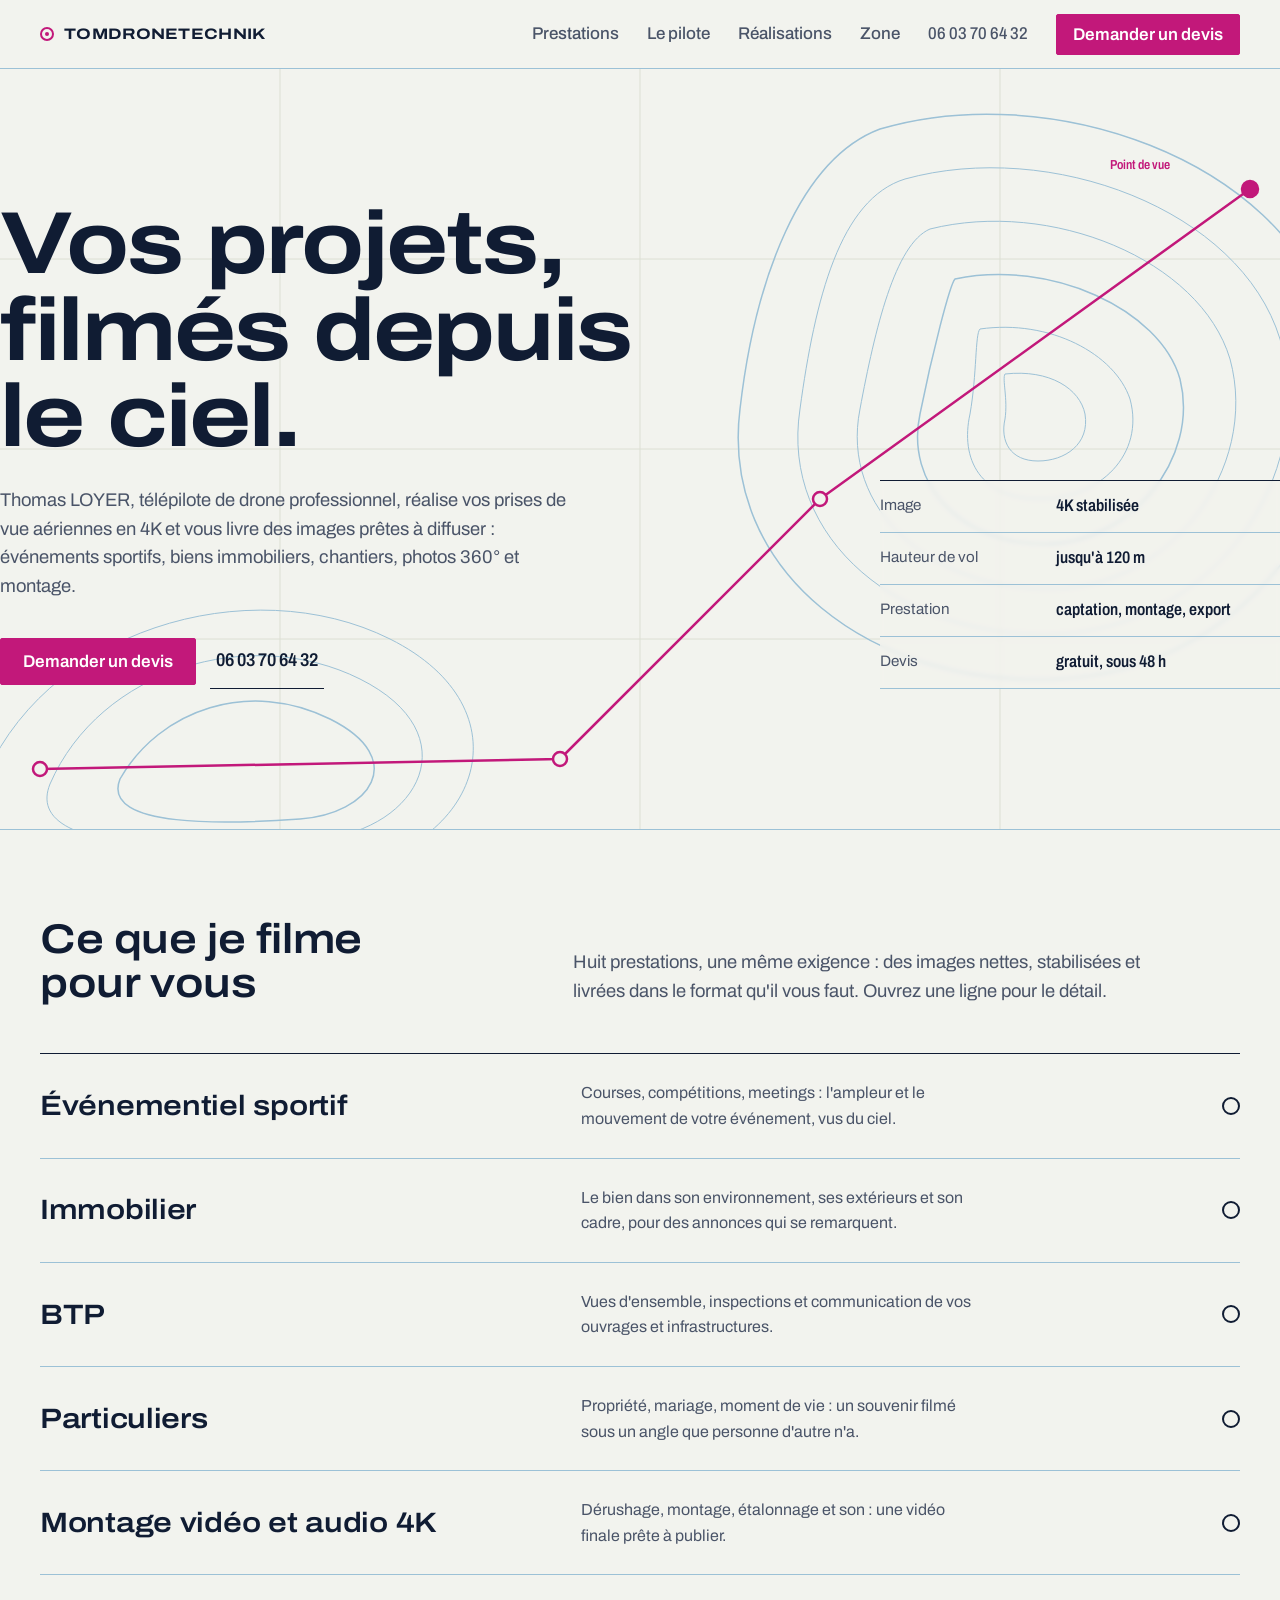
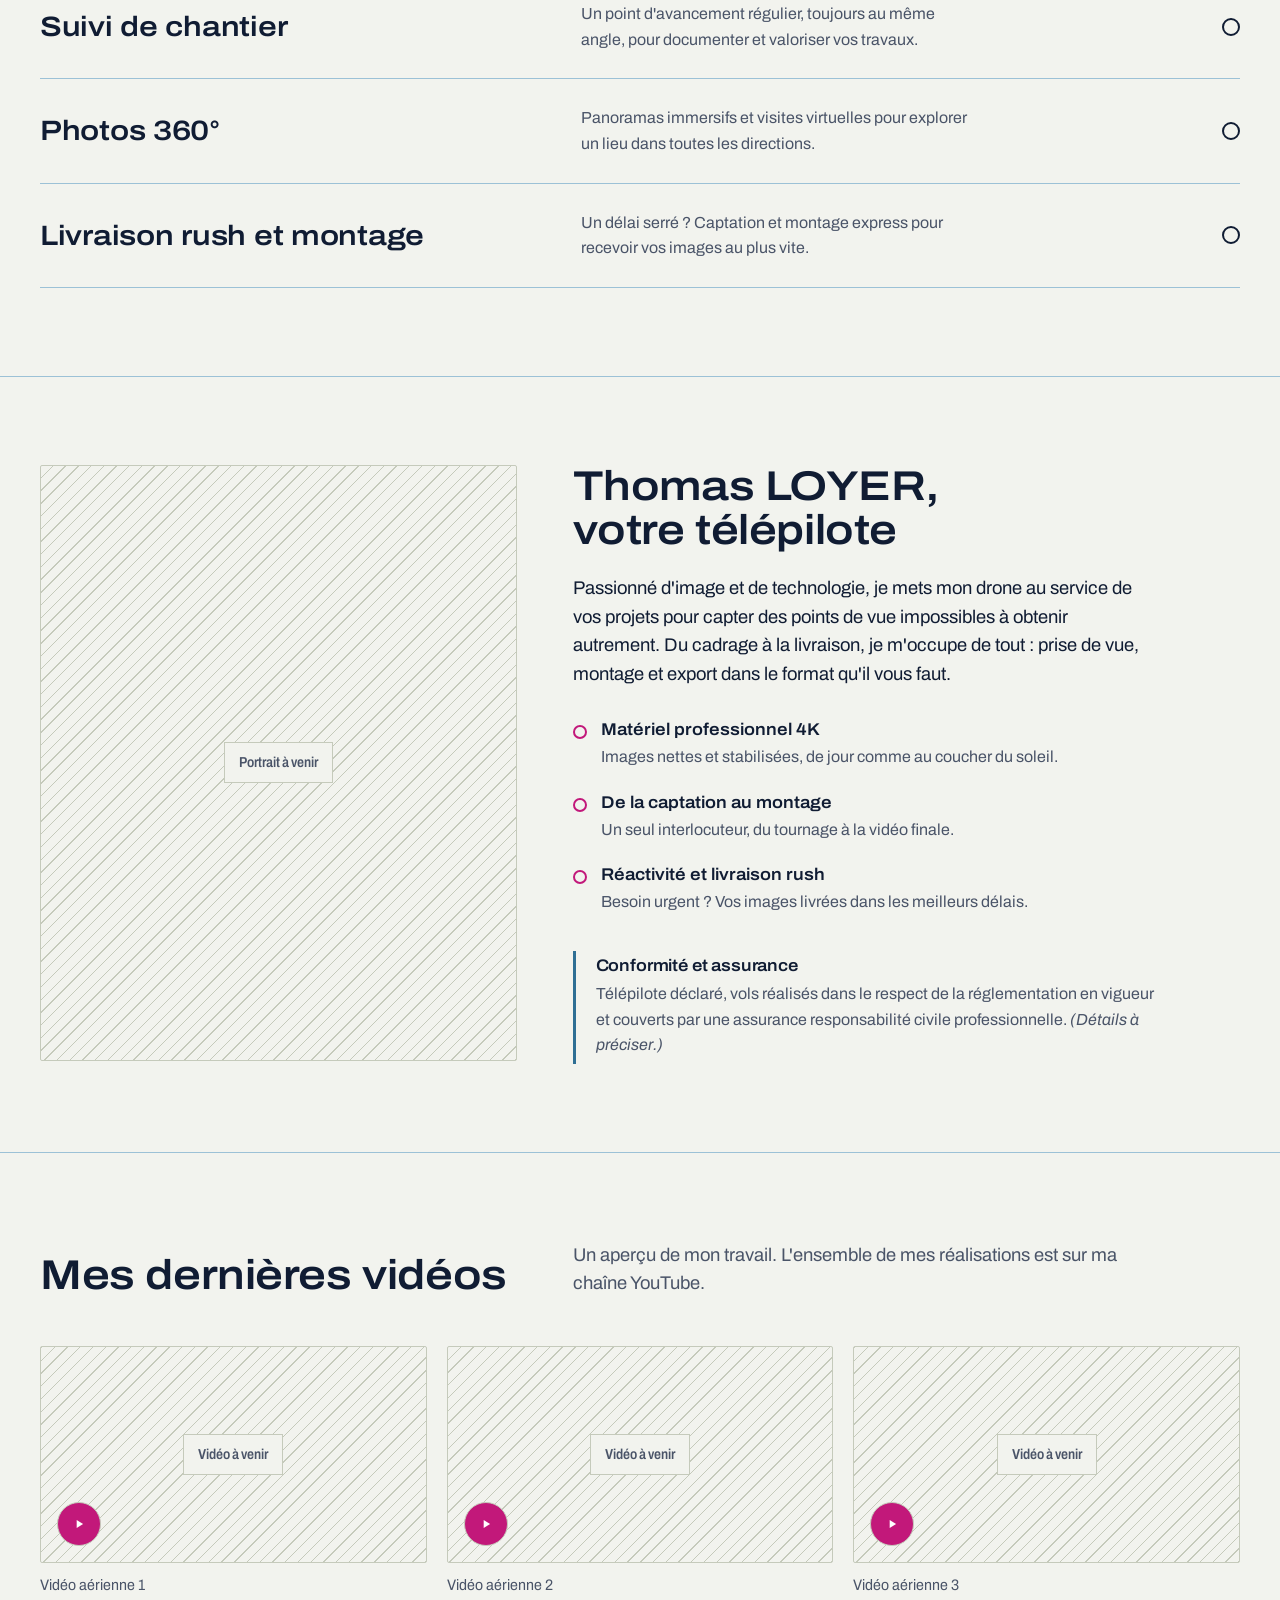
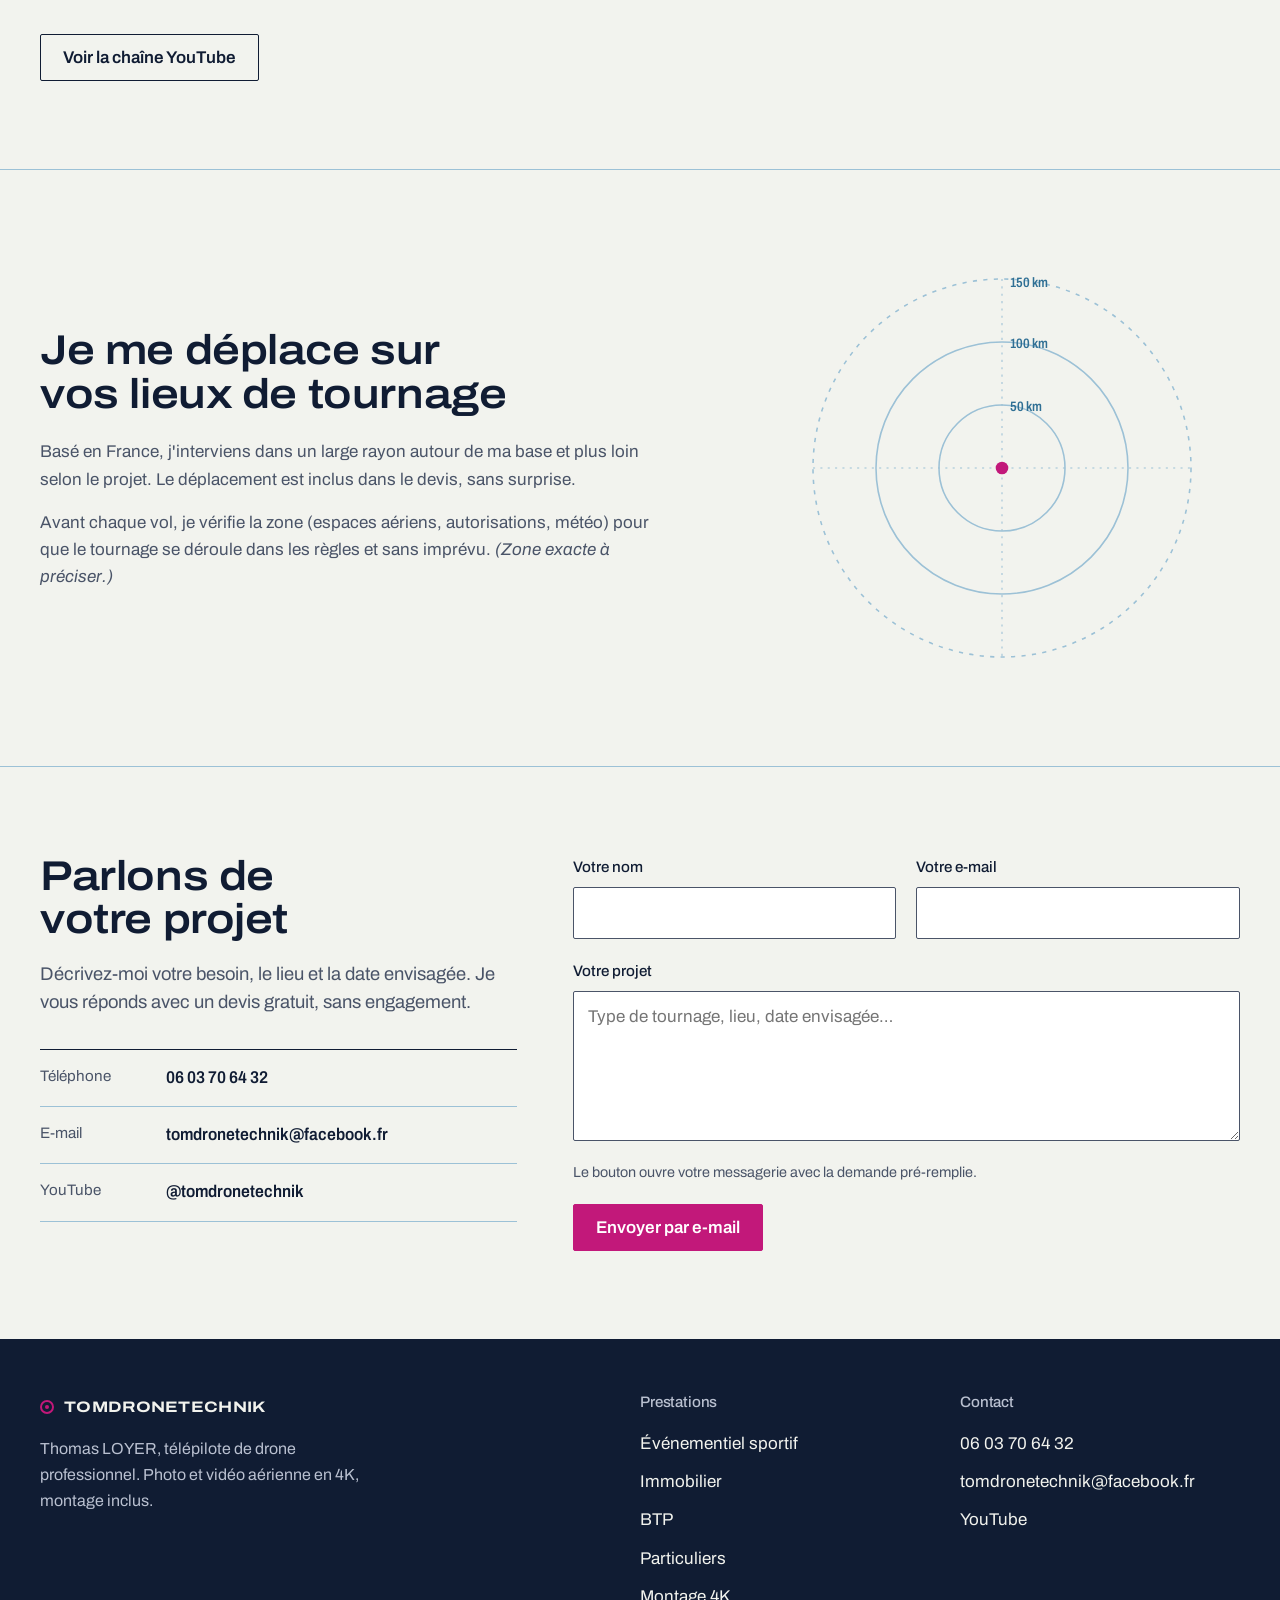
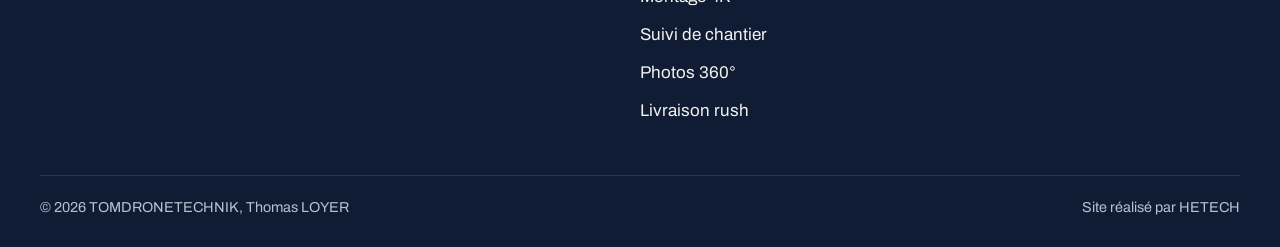
==== commit c1144ca2: "Redesign: flight-chart direction Replace the dark/orange template with a light aeronautical-chart sy" ====
--- a/index.html
+++ b/index.html
@@ -3,118 +3,197 @@
 <head>
 <meta charset="UTF-8">
 <meta name="viewport" content="width=device-width, initial-scale=1.0">
-<title>TOMDRONETECHNIK — Pilote de drone professionnel · Photo & vidéo aérienne</title>
-<meta name="description" content="TOMDRONETECHNIK — Thomas LOYER, télépilote de drone professionnel. Prises de vue aériennes en 4K, événementiel sportif, immobilier, BTP, suivi de chantier, photos 360° et montage. Devis gratuit.">
-<meta name="theme-color" content="#0b0b0f">
-<meta property="og:title" content="TOMDRONETECHNIK — Pilote de drone professionnel">
+<title>TOMDRONETECHNIK — Télépilote de drone professionnel, photo et vidéo aérienne 4K</title>
+<meta name="description" content="Thomas LOYER, télépilote de drone professionnel&nbsp;: prises de vue aériennes 4K pour l'événementiel sportif, l'immobilier, le BTP, le suivi de chantier, les photos 360° et le montage. Devis gratuit.">
+<meta name="theme-color" content="#F2F3EE">
+<meta property="og:title" content="TOMDRONETECHNIK — Télépilote de drone professionnel">
 <meta property="og:description" content="Photo et vidéo aérienne par drone en 4K. Événementiel, immobilier, BTP, 360° et montage. Devis gratuit.">
 <meta property="og:type" content="website">
+<meta property="og:locale" content="fr_FR">
 <link rel="preconnect" href="https://fonts.googleapis.com">
 <link rel="preconnect" href="https://fonts.gstatic.com" crossorigin>
-<link href="https://fonts.googleapis.com/css2?family=Sora:wght@400;500;600;700&family=Inter:wght@400;500;600&display=swap" rel="stylesheet">
+<link href="https://fonts.googleapis.com/css2?family=Archivo:wdth,wght@62..125,400..700&display=swap" rel="stylesheet">
 <link rel="stylesheet" href="css/style.css">
+<script type="application/ld+json">
+{
+  "@context": "https://schema.org",
+  "@type": "LocalBusiness",
+  "name": "TOMDRONETECHNIK",
+  "description": "Télépilote de drone professionnel : prises de vue aériennes 4K, montage vidéo, photos 360°.",
+  "telephone": "+33603706432",
+  "founder": { "@type": "Person", "name": "Thomas Loyer" },
+  "areaServed": "FR",
+  "sameAs": ["https://www.youtube.com/@tomdronetechnik"]
+}
+</script>
+<script>document.documentElement.classList.add('js')</script>
 </head>
 <body>
-<div class="bg-decor"></div>
-
-<!-- ======================= HEADER ======================= -->
+
+<a class="skip-link" href="#main">Aller au contenu</a>
+
 <header id="header">
-  <div class="wrap nav">
-    <a href="#top" class="brand" aria-label="TOMDRONETECHNIK — accueil">
-      <svg class="brand-mark" viewBox="0 0 48 48" fill="none" aria-hidden="true">
-        <circle cx="11" cy="13" r="6" stroke="#ff7a18" stroke-width="2.4"/>
-        <circle cx="37" cy="13" r="6" stroke="#ff7a18" stroke-width="2.4"/>
-        <path d="M11 13h26M18 20l6 8 6-8" stroke="#ff9e3d" stroke-width="2.4" stroke-linecap="round" stroke-linejoin="round"/>
-        <rect x="20" y="26" width="8" height="7" rx="1.6" stroke="#f4b23e" stroke-width="2.4"/>
-      </svg>
-      <span>TOMDRONE<b>TECHNIK</b></span>
+  <div class="wrap topbar">
+    <a class="brand" href="#" aria-label="TOMDRONETECHNIK, accueil">
+      <span class="mark" aria-hidden="true"></span>
+      <span>TOMDRONETECHNIK</span>
     </a>
     <nav class="nav-links" aria-label="Navigation principale">
       <a href="#prestations">Prestations</a>
-      <a href="#apropos">À propos</a>
+      <a href="#apropos">Le pilote</a>
       <a href="#realisations">Réalisations</a>
-      <a href="#contact">Contact</a>
+      <a href="#zone">Zone</a>
+      <a class="phone" href="tel:+33603706432">06 03 70 64 32</a>
+      <a href="#contact" class="btn btn-primary">Demander un devis</a>
     </nav>
-    <a href="#contact" class="btn btn-primary btn-sm">Devis gratuit</a>
-    <button class="burger" id="burger" aria-label="Ouvrir le menu" aria-expanded="false">
+    <button class="burger" id="burger" aria-label="Ouvrir le menu" aria-expanded="false" aria-controls="mobileMenu">
       <span></span><span></span><span></span>
     </button>
   </div>
+  <nav class="mobile-menu" id="mobileMenu" aria-label="Navigation mobile">
+    <div class="wrap">
+      <a href="#prestations">Prestations</a>
+      <a href="#apropos">Le pilote</a>
+      <a href="#realisations">Réalisations</a>
+      <a href="#zone">Zone d'intervention</a>
+      <a href="tel:+33603706432">06 03 70 64 32</a>
+      <a href="#contact" class="btn btn-primary">Demander un devis</a>
+    </div>
+  </nav>
 </header>
-<nav class="mobile-menu" id="mobileMenu" aria-label="Navigation mobile">
-  <a href="#prestations">Prestations</a>
-  <a href="#apropos">À propos</a>
-  <a href="#realisations">Réalisations</a>
-  <a href="#contact">Contact</a>
-</nav>
-
-<main id="top">
+
+<main id="main">
 
   <!-- ======================= HERO ======================= -->
-  <section class="hero">
-    <div class="hero-media">
-      <div class="ph" aria-hidden="true">
-        <span class="badge-modif">À MODIFIER</span>
-        <span class="ph-hint">
-          <svg width="30" height="30" viewBox="0 0 24 24" fill="none"><path d="M3 16l5-5 4 4 4-6 5 7" stroke="currentColor" stroke-width="1.6" stroke-linecap="round" stroke-linejoin="round"/><circle cx="8" cy="8" r="2" stroke="currentColor" stroke-width="1.6"/></svg>
-          Vidéo ou photo aérienne plein écran
-        </span>
-      </div>
-    </div>
-    <div class="wrap hero-inner">
-      <span class="chip reveal"><span class="dot"></span>Télépilote de drone · France</span>
-      <h1 class="reveal" data-d="1">Vos projets<br><span class="grad">filmés vus du ciel.</span></h1>
-      <p class="lead reveal" data-d="2">
-        TOMDRONETECHNIK réalise vos prises de vue aériennes par drone en 4K : événementiel sportif,
-        immobilier, BTP, photos 360° et montage. Des images spectaculaires, livrées prêtes à diffuser.
-      </p>
-      <div class="hero-cta reveal" data-d="3">
-        <a href="#contact" class="btn btn-primary">Demander un devis <span class="arrow">→</span></a>
-        <a href="#prestations" class="btn btn-ghost">Voir les prestations</a>
-      </div>
-      <div class="hero-tags reveal" data-d="3">
-        <span>Drone 4K</span>
-        <span>Montage inclus</span>
-        <span>Livraison rush</span>
-        <span>Sur-mesure</span>
-      </div>
-    </div>
-  </section>
-
-  <!-- ======================= À PROPOS ======================= -->
-  <section id="apropos">
-    <div class="wrap about-grid">
-      <div class="about-media ph reveal" aria-hidden="true">
-        <span class="badge-modif">À MODIFIER</span>
-        <span class="ph-hint">
-          <svg width="26" height="26" viewBox="0 0 24 24" fill="none"><circle cx="12" cy="8" r="4" stroke="currentColor" stroke-width="1.6"/><path d="M4 20c0-4 4-6 8-6s8 2 8 6" stroke="currentColor" stroke-width="1.6" stroke-linecap="round"/></svg>
-          Portrait de Thomas LOYER
-        </span>
-      </div>
-      <div class="reveal" data-d="1">
-        <span class="kicker">Le pilote</span>
-        <h2 class="section-title">Thomas LOYER,<br>votre télépilote de drone</h2>
-        <p class="section-lead">
+  <section class="hero" aria-labelledby="hero-title">
+    <!-- À MODIFIER : quand une vidéo/photo aérienne sera disponible, elle peut remplacer ou accompagner la carte. -->
+    <div class="chart" aria-hidden="true">
+      <svg viewBox="0 0 1440 760" preserveAspectRatio="xMidYMid slice">
+        <g class="grid">
+          <line x1="0" y1="190" x2="1440" y2="190"/>
+          <line x1="0" y1="380" x2="1440" y2="380"/>
+          <line x1="0" y1="570" x2="1440" y2="570"/>
+          <line x1="360" y1="0" x2="360" y2="760"/>
+          <line x1="720" y1="0" x2="720" y2="760"/>
+          <line x1="1080" y1="0" x2="1080" y2="760"/>
+        </g>
+        <!-- Courbes de niveau, massif principal (droite) -->
+        <path class="contour deep" d="M960 60 C1130 10 1360 90 1410 250 C1460 420 1330 600 1140 610 C950 620 800 500 820 340 C835 210 880 90 960 60 Z"/>
+        <path class="contour" d="M985 110 C1130 70 1320 140 1360 270 C1400 410 1290 560 1135 565 C980 570 860 470 880 340 C895 230 920 130 985 110 Z"/>
+        <path class="contour" d="M1010 160 C1130 130 1280 190 1310 290 C1340 400 1250 520 1130 520 C1010 520 920 440 940 340 C955 260 975 175 1010 160 Z"/>
+        <path class="contour deep" d="M1035 210 C1130 190 1240 240 1260 310 C1280 390 1210 475 1125 475 C1040 475 985 415 1000 345 C1012 285 1030 215 1035 210 Z"/>
+        <path class="contour" d="M1060 260 C1130 250 1195 285 1210 330 C1225 385 1180 430 1120 430 C1060 430 1040 390 1050 345 C1057 305 1055 265 1060 260 Z"/>
+        <path class="contour" d="M1085 305 C1130 300 1160 320 1165 345 C1170 375 1145 392 1118 392 C1090 392 1080 372 1085 350 C1088 330 1082 310 1085 305 Z"/>
+        <!-- Courbes de niveau, relief secondaire (bas gauche) -->
+        <path class="contour" d="M60 720 C120 560 330 500 470 570 C610 640 560 780 420 800 C280 820 20 830 60 720 Z"/>
+        <path class="contour" d="M130 715 C180 600 330 555 440 610 C550 665 500 760 400 770 C300 780 100 790 130 715 Z"/>
+        <path class="contour deep" d="M200 710 C240 640 330 610 410 650 C490 690 450 745 380 750 C310 755 180 760 200 710 Z"/>
+        <!-- Route de vol -->
+        <path class="route" pathLength="1" d="M120 700 L640 690 L900 430 L1330 120"/>
+        <circle class="wp" cx="120" cy="700" r="7"/>
+        <circle class="wp" cx="640" cy="690" r="7"/>
+        <circle class="wp" cx="900" cy="430" r="7"/>
+        <circle class="wp end" cx="1330" cy="120" r="8"/>
+        <text class="wp-label" x="1250" y="100" text-anchor="end">Point de vue</text>
+      </svg>
+    </div>
+
+    <div class="wrap">
+      <div class="hero-grid">
+        <div>
+          <h1 id="hero-title">Vos projets, filmés depuis le ciel.</h1>
+          <p class="lead">
+            Thomas LOYER, télépilote de drone professionnel, réalise vos prises de vue aériennes en 4K
+            et vous livre des images prêtes à diffuser&nbsp;: événements sportifs, biens immobiliers,
+            chantiers, photos 360° et montage.
+          </p>
+          <div class="hero-cta">
+            <a href="#contact" class="btn btn-primary">Demander un devis</a>
+            <a href="tel:+33603706432" class="tel">06 03 70 64 32</a>
+          </div>
+        </div>
+        <dl class="readouts" aria-label="Plan de vol">
+          <div><dt>Image</dt><dd>4K stabilisée</dd></div>
+          <div><dt>Hauteur de vol</dt><dd>jusqu'à 120&nbsp;m</dd></div>
+          <div><dt>Prestation</dt><dd>captation, montage, export</dd></div>
+          <div><dt>Devis</dt><dd>gratuit, sous 48&nbsp;h</dd></div>
+        </dl>
+      </div>
+    </div>
+  </section>
+
+  <!-- ======================= PRESTATIONS ======================= -->
+  <section id="prestations" aria-labelledby="prestations-title">
+    <div class="wrap">
+      <div class="section-head">
+        <h2 id="prestations-title">Ce que je filme pour vous</h2>
+        <p class="lead">Huit prestations, une même exigence&nbsp;: des images nettes, stabilisées et livrées dans le format qu'il vous faut. Ouvrez une ligne pour le détail.</p>
+      </div>
+      <ul class="services-list">
+        <li><a href="services/evenementiel-sportif.html">
+          <h3>Événementiel sportif</h3>
+          <p>Courses, compétitions, meetings&nbsp;: l'ampleur et le mouvement de votre événement, vus du ciel.</p>
+          <span class="wp" aria-hidden="true"></span>
+        </a></li>
+        <li><a href="services/immobilier.html">
+          <h3>Immobilier</h3>
+          <p>Le bien dans son environnement, ses extérieurs et son cadre, pour des annonces qui se remarquent.</p>
+          <span class="wp" aria-hidden="true"></span>
+        </a></li>
+        <li><a href="services/btp.html">
+          <h3>BTP</h3>
+          <p>Vues d'ensemble, inspections et communication de vos ouvrages et infrastructures.</p>
+          <span class="wp" aria-hidden="true"></span>
+        </a></li>
+        <li><a href="services/particuliers.html">
+          <h3>Particuliers</h3>
+          <p>Propriété, mariage, moment de vie&nbsp;: un souvenir filmé sous un angle que personne d'autre n'a.</p>
+          <span class="wp" aria-hidden="true"></span>
+        </a></li>
+        <li><a href="services/montage-4k.html">
+          <h3>Montage vidéo et audio 4K</h3>
+          <p>Dérushage, montage, étalonnage et son&nbsp;: une vidéo finale prête à publier.</p>
+          <span class="wp" aria-hidden="true"></span>
+        </a></li>
+        <li><a href="services/suivi-chantier.html">
+          <h3>Suivi de chantier</h3>
+          <p>Un point d'avancement régulier, toujours au même angle, pour documenter et valoriser vos travaux.</p>
+          <span class="wp" aria-hidden="true"></span>
+        </a></li>
+        <li><a href="services/photos-360.html">
+          <h3>Photos 360°</h3>
+          <p>Panoramas immersifs et visites virtuelles pour explorer un lieu dans toutes les directions.</p>
+          <span class="wp" aria-hidden="true"></span>
+        </a></li>
+        <li><a href="services/livraison-rush.html">
+          <h3>Livraison rush et montage</h3>
+          <p>Un délai serré&nbsp;? Captation et montage express pour recevoir vos images au plus vite.</p>
+          <span class="wp" aria-hidden="true"></span>
+        </a></li>
+      </ul>
+    </div>
+  </section>
+
+  <!-- ======================= LE PILOTE ======================= -->
+  <section id="apropos" aria-labelledby="apropos-title">
+    <div class="wrap pilot-grid">
+      <!-- À MODIFIER : portrait de Thomas LOYER (format 4:5) -->
+      <div class="slot portrait" role="img" aria-label="Portrait de Thomas LOYER, photo à venir"><span>Portrait à venir</span></div>
+      <div>
+        <h2 id="apropos-title">Thomas LOYER, votre télépilote</h2>
+        <p class="lead">
           Passionné d'image et de technologie, je mets mon drone au service de vos projets pour capter
-          des points de vue impossibles à obtenir autrement. Du cadrage à la livraison, je m'occupe de tout —
+          des points de vue impossibles à obtenir autrement. Du cadrage à la livraison, je m'occupe de tout&nbsp;:
           prise de vue, montage et export dans le format qu'il vous faut.
         </p>
-        <ul class="about-points">
-          <li>
-            <svg width="20" height="20" viewBox="0 0 24 24" fill="none"><path d="M4 12l5 5L20 6" stroke="currentColor" stroke-width="2" stroke-linecap="round" stroke-linejoin="round"/></svg>
-            <div><b>Matériel professionnel 4K</b><span>Images nettes et stabilisées, de jour comme au coucher du soleil.</span></div>
-          </li>
-          <li>
-            <svg width="20" height="20" viewBox="0 0 24 24" fill="none"><path d="M4 12l5 5L20 6" stroke="currentColor" stroke-width="2" stroke-linecap="round" stroke-linejoin="round"/></svg>
-            <div><b>De la captation au montage</b><span>Un seul interlocuteur, du tournage à la vidéo finale.</span></div>
-          </li>
-          <li>
-            <svg width="20" height="20" viewBox="0 0 24 24" fill="none"><path d="M4 12l5 5L20 6" stroke="currentColor" stroke-width="2" stroke-linecap="round" stroke-linejoin="round"/></svg>
-            <div><b>Réactivité &amp; livraison rush</b><span>Besoin urgent&nbsp;? Vos images livrées dans les meilleurs délais.</span></div>
-          </li>
+        <ul class="pilot-points">
+          <li><div><b>Matériel professionnel 4K</b><span>Images nettes et stabilisées, de jour comme au coucher du soleil.</span></div></li>
+          <li><div><b>De la captation au montage</b><span>Un seul interlocuteur, du tournage à la vidéo finale.</span></div></li>
+          <li><div><b>Réactivité et livraison rush</b><span>Besoin urgent&nbsp;? Vos images livrées dans les meilleurs délais.</span></div></li>
         </ul>
         <div class="compliance">
-          <h4>Conformité &amp; assurance</h4>
+          <h3>Conformité et assurance</h3>
+          <!-- À PRÉCISER : numéro d'exploitant UAS, assurance RC pro -->
           <p>Télépilote déclaré, vols réalisés dans le respect de la réglementation en vigueur et couverts
           par une assurance responsabilité civile professionnelle. <em>(Détails à préciser.)</em></p>
         </div>
@@ -122,229 +201,122 @@
     </div>
   </section>
 
-  <!-- ======================= PRESTATIONS ======================= -->
-  <section id="prestations">
+  <!-- ======================= RÉALISATIONS ======================= -->
+  <section id="realisations" aria-labelledby="realisations-title">
     <div class="wrap">
-      <div class="section-head center reveal">
-        <span class="kicker" style="justify-content:center">Prestations</span>
-        <h2 class="section-title">Ce que je peux filmer pour vous</h2>
-        <p class="section-lead">Huit spécialités, une même exigence de qualité. Cliquez pour découvrir chaque prestation en détail.</p>
-      </div>
-
-      <div class="services-grid">
-        <a class="service-card reveal" href="services/evenementiel-sportif.html">
-          <span class="service-ic"><svg width="24" height="24" viewBox="0 0 24 24" fill="none"><path d="M7 4h10v3a5 5 0 01-10 0V4z" stroke="currentColor" stroke-width="1.7" stroke-linejoin="round"/><path d="M17 5h2.5a2.5 2.5 0 01-2.5 2.5M7 5H4.5A2.5 2.5 0 007 7.5M9 15h6M8 20h8M12 12v3" stroke="currentColor" stroke-width="1.7" stroke-linecap="round"/></svg></span>
-          <h3>Événementiel sportif</h3>
-          <p>Compétitions, courses, meetings : le mouvement et l'ampleur de vos événements vus du ciel.</p>
-          <span class="service-more">En savoir plus <span class="arrow">→</span></span>
-        </a>
-
-        <a class="service-card reveal" href="services/immobilier.html">
-          <span class="service-ic"><svg width="24" height="24" viewBox="0 0 24 24" fill="none"><path d="M4 20V9l8-5 8 5v11" stroke="currentColor" stroke-width="1.7" stroke-linejoin="round"/><path d="M9 20v-6h6v6" stroke="currentColor" stroke-width="1.7" stroke-linecap="round" stroke-linejoin="round"/></svg></span>
-          <h3>Immobilier</h3>
-          <p>Biens, domaines et programmes mis en valeur par des vues aériennes qui font la différence.</p>
-          <span class="service-more">En savoir plus <span class="arrow">→</span></span>
-        </a>
-
-        <a class="service-card reveal" href="services/btp.html">
-          <span class="service-ic"><svg width="24" height="24" viewBox="0 0 24 24" fill="none"><path d="M3 20h18M6 20V9l6-3 6 3v11" stroke="currentColor" stroke-width="1.7" stroke-linecap="round" stroke-linejoin="round"/><path d="M2 9l10-5 10 5" stroke="currentColor" stroke-width="1.7" stroke-linecap="round" stroke-linejoin="round"/></svg></span>
-          <h3>BTP</h3>
-          <p>Vues d'ensemble, inspections et communication de vos ouvrages et infrastructures.</p>
-          <span class="service-more">En savoir plus <span class="arrow">→</span></span>
-        </a>
-
-        <a class="service-card reveal" href="services/particuliers.html">
-          <span class="service-ic"><svg width="24" height="24" viewBox="0 0 24 24" fill="none"><path d="M12 21s-7-4.3-7-9a4 4 0 017-2.6A4 4 0 0119 12c0 4.7-7 9-7 9z" stroke="currentColor" stroke-width="1.7" stroke-linejoin="round"/></svg></span>
-          <h3>Particuliers</h3>
-          <p>Propriété, mariage, moment de vie : gardez un souvenir unique, filmé sous un angle inédit.</p>
-          <span class="service-more">En savoir plus <span class="arrow">→</span></span>
-        </a>
-
-        <a class="service-card reveal" href="services/montage-4k.html">
-          <span class="service-ic"><svg width="24" height="24" viewBox="0 0 24 24" fill="none"><rect x="3" y="5" width="18" height="14" rx="2" stroke="currentColor" stroke-width="1.7"/><path d="M3 9h18M7 5v4M17 5v4M7 19v-4M17 19v-4" stroke="currentColor" stroke-width="1.7"/></svg></span>
-          <h3>Montage vidéo &amp; audio 4K</h3>
-          <p>Dérushage, montage, étalonnage et son : une vidéo finale prête à publier, en 4K.</p>
-          <span class="service-more">En savoir plus <span class="arrow">→</span></span>
-        </a>
-
-        <a class="service-card reveal" href="services/suivi-chantier.html">
-          <span class="service-ic"><svg width="24" height="24" viewBox="0 0 24 24" fill="none"><rect x="5" y="3" width="14" height="18" rx="2" stroke="currentColor" stroke-width="1.7"/><path d="M9 8h6M9 12h6M9 16h4" stroke="currentColor" stroke-width="1.7" stroke-linecap="round"/></svg></span>
-          <h3>Suivi de chantier</h3>
-          <p>Un point d'avancement régulier, vu du ciel, pour documenter et valoriser vos chantiers.</p>
-          <span class="service-more">En savoir plus <span class="arrow">→</span></span>
-        </a>
-
-        <a class="service-card reveal" href="services/photos-360.html">
-          <span class="service-ic"><svg width="24" height="24" viewBox="0 0 24 24" fill="none"><ellipse cx="12" cy="12" rx="9" ry="4.2" stroke="currentColor" stroke-width="1.7"/><circle cx="12" cy="12" r="9" stroke="currentColor" stroke-width="1.7"/></svg></span>
-          <h3>Photos 360°</h3>
-          <p>Panoramas immersifs et visites virtuelles pour explorer un lieu à 360 degrés.</p>
-          <span class="service-more">En savoir plus <span class="arrow">→</span></span>
-        </a>
-
-        <a class="service-card reveal" href="services/livraison-rush.html">
-          <span class="service-ic"><svg width="24" height="24" viewBox="0 0 24 24" fill="none"><path d="M13 2L4 14h6l-1 8 9-12h-6l1-8z" stroke="currentColor" stroke-width="1.7" stroke-linejoin="round"/></svg></span>
-          <h3>Livraison rush &amp; montage</h3>
-          <p>Un délai serré&nbsp;? Captation et montage express pour recevoir vos images très vite.</p>
-          <span class="service-more">En savoir plus <span class="arrow">→</span></span>
-        </a>
-      </div>
-    </div>
-  </section>
-
-  <!-- ======================= POURQUOI MOI ======================= -->
-  <section id="atouts" style="padding-top:0">
-    <div class="wrap">
-      <div class="atouts reveal">
-        <div class="atout">
-          <div class="atout-ic"><svg width="26" height="26" viewBox="0 0 24 24" fill="none"><rect x="3" y="6" width="14" height="12" rx="2" stroke="currentColor" stroke-width="1.7"/><path d="M17 10l4-2v8l-4-2" stroke="currentColor" stroke-width="1.7" stroke-linejoin="round"/></svg></div>
-          <h3>Qualité 4K</h3>
-          <p>Un matériel récent et une image stabilisée, exploitable en diffusion pro.</p>
-        </div>
-        <div class="atout">
-          <div class="atout-ic"><svg width="26" height="26" viewBox="0 0 24 24" fill="none"><path d="M13 2L4 14h6l-1 8 9-12h-6l1-8z" stroke="currentColor" stroke-width="1.7" stroke-linejoin="round"/></svg></div>
-          <h3>Livraison rush</h3>
-          <p>Des délais courts respectés, sans compromis sur le rendu final.</p>
-        </div>
-        <div class="atout">
-          <div class="atout-ic"><svg width="26" height="26" viewBox="0 0 24 24" fill="none"><path d="M12 3l2.5 5 5.5.8-4 3.9.9 5.5L12 21l-4.9 2.6.9-5.5-4-3.9 5.5-.8L12 3z" stroke="currentColor" stroke-width="1.5" stroke-linejoin="round"/></svg></div>
-          <h3>Sur-mesure</h3>
-          <p>Chaque projet est cadré selon vos besoins, votre lieu et votre budget.</p>
-        </div>
-        <div class="atout">
-          <div class="atout-ic"><svg width="26" height="26" viewBox="0 0 24 24" fill="none"><path d="M4 12l5 5L20 6" stroke="currentColor" stroke-width="1.9" stroke-linecap="round" stroke-linejoin="round"/></svg></div>
-          <h3>Clé en main</h3>
-          <p>Prise de vue, montage, son et export : je gère l'ensemble de la chaîne.</p>
-        </div>
-      </div>
-    </div>
-  </section>
-
-  <!-- ======================= RÉALISATIONS ======================= -->
-  <section id="realisations" class="realisations">
-    <div class="wrap">
-      <div class="section-head center reveal">
-        <span class="kicker" style="justify-content:center">Réalisations</span>
-        <h2 class="section-title">Mes dernières vidéos</h2>
-        <p class="section-lead">Un aperçu de mon travail. Retrouvez l'ensemble de mes réalisations sur ma chaîne YouTube.</p>
-      </div>
-
-      <div class="videos-grid">
-        <div class="video-card ph reveal"><span class="badge-modif">À MODIFIER</span><span class="ph-hint"><span class="play"><svg width="20" height="20" viewBox="0 0 24 24" fill="currentColor"><path d="M8 5v14l11-7z"/></svg></span>Vidéo aérienne 1</span></div>
-        <div class="video-card ph reveal" data-d="1"><span class="badge-modif">À MODIFIER</span><span class="ph-hint"><span class="play"><svg width="20" height="20" viewBox="0 0 24 24" fill="currentColor"><path d="M8 5v14l11-7z"/></svg></span>Vidéo aérienne 2</span></div>
-        <div class="video-card ph reveal" data-d="2"><span class="badge-modif">À MODIFIER</span><span class="ph-hint"><span class="play"><svg width="20" height="20" viewBox="0 0 24 24" fill="currentColor"><path d="M8 5v14l11-7z"/></svg></span>Vidéo aérienne 3</span></div>
-      </div>
-
-      <div class="cta-row reveal">
-        <a href="https://www.youtube.com/@tomdronetechnik" target="_blank" rel="noopener" class="btn btn-primary">
-          <svg width="20" height="20" viewBox="0 0 24 24" fill="currentColor" aria-hidden="true"><path d="M23 12s0-3.2-.4-4.7a2.5 2.5 0 00-1.8-1.8C19.3 5 12 5 12 5s-7.3 0-8.8.5A2.5 2.5 0 001.4 7.3C1 8.8 1 12 1 12s0 3.2.4 4.7a2.5 2.5 0 001.8 1.8C4.7 19 12 19 12 19s7.3 0 8.8-.5a2.5 2.5 0 001.8-1.8C23 15.2 23 12 23 12zM10 15V9l5 3-5 3z"/></svg>
-          Voir la chaîne YouTube <span class="arrow">→</span>
-        </a>
-      </div>
-    </div>
-  </section>
-
-  <!-- ======================= ZONE D'INTERVENTION ======================= -->
-  <section id="zone" style="padding-top:0">
-    <div class="wrap">
-      <div class="zone-card reveal">
-        <div>
-          <span class="kicker">Zone d'intervention</span>
-          <h2 class="section-title">Je me déplace sur vos lieux de tournage</h2>
-          <p class="section-lead">Interventions dans votre secteur et alentours. Un projet plus loin&nbsp;?
-          Parlons-en, je m'adapte à vos besoins. <em>(Secteur géographique à préciser.)</em></p>
-          <a href="#contact" class="btn btn-ghost" style="margin-top:24px">Vérifier ma disponibilité <span class="arrow">→</span></a>
-        </div>
-        <div class="ph" aria-hidden="true">
-          <span class="badge-modif">À MODIFIER</span>
-          <span class="ph-hint"><svg width="26" height="26" viewBox="0 0 24 24" fill="none"><path d="M12 21s-7-6-7-11a7 7 0 0114 0c0 5-7 11-7 11z" stroke="currentColor" stroke-width="1.6"/><circle cx="12" cy="10" r="2.4" stroke="currentColor" stroke-width="1.6"/></svg>Carte / zone d'intervention</span>
-        </div>
-      </div>
+      <div class="section-head">
+        <h2 id="realisations-title">Mes dernières vidéos</h2>
+        <p class="lead">Un aperçu de mon travail. L'ensemble de mes réalisations est sur ma chaîne YouTube.</p>
+      </div>
+      <!-- À MODIFIER : remplacer chaque bloc par une miniature liée à la vidéo YouTube -->
+      <div class="videos">
+        <figure>
+          <div class="slot video"><span>Vidéo à venir</span><span class="play" aria-hidden="true"><svg width="18" height="18" viewBox="0 0 24 24" fill="currentColor"><path d="M8 5v14l11-7z"/></svg></span></div>
+          <figcaption>Vidéo aérienne 1</figcaption>
+        </figure>
+        <figure>
+          <div class="slot video"><span>Vidéo à venir</span><span class="play" aria-hidden="true"><svg width="18" height="18" viewBox="0 0 24 24" fill="currentColor"><path d="M8 5v14l11-7z"/></svg></span></div>
+          <figcaption>Vidéo aérienne 2</figcaption>
+        </figure>
+        <figure>
+          <div class="slot video"><span>Vidéo à venir</span><span class="play" aria-hidden="true"><svg width="18" height="18" viewBox="0 0 24 24" fill="currentColor"><path d="M8 5v14l11-7z"/></svg></span></div>
+          <figcaption>Vidéo aérienne 3</figcaption>
+        </figure>
+      </div>
+      <!-- À CONFIRMER : URL exacte de la chaîne YouTube -->
+      <a href="https://www.youtube.com/@tomdronetechnik" target="_blank" rel="noopener" class="btn btn-ghost">Voir la chaîne YouTube</a>
+    </div>
+  </section>
+
+  <!-- ======================= ZONE ======================= -->
+  <section id="zone" aria-labelledby="zone-title">
+    <div class="wrap zone-grid">
+      <div>
+        <h2 id="zone-title">Je me déplace sur vos lieux de tournage</h2>
+        <!-- À PRÉCISER : ville de base et rayon d'intervention réel -->
+        <p>Basé en France, j'interviens dans un large rayon autour de ma base et plus loin selon le projet. Le déplacement est inclus dans le devis, sans surprise.</p>
+        <p>Avant chaque vol, je vérifie la zone (espaces aériens, autorisations, météo) pour que le tournage se déroule dans les règles et sans imprévu. <em>(Zone exacte à préciser.)</em></p>
+      </div>
+      <svg class="rings" viewBox="0 0 400 400" role="img" aria-label="Cercles de portée autour de la base&nbsp;: 50, 100 et 150 kilomètres">
+        <circle class="ring" cx="200" cy="200" r="60"/>
+        <circle class="ring" cx="200" cy="200" r="120"/>
+        <circle class="ring outer" cx="200" cy="200" r="180"/>
+        <line x1="200" y1="20" x2="200" y2="380" stroke="#9CC1D6" stroke-width="1" stroke-dasharray="2 5"/>
+        <line x1="20" y1="200" x2="380" y2="200" stroke="#9CC1D6" stroke-width="1" stroke-dasharray="2 5"/>
+        <circle class="base" cx="200" cy="200" r="6"/>
+        <text x="208" y="146">50&nbsp;km</text>
+        <text x="208" y="86">100&nbsp;km</text>
+        <text x="208" y="28">150&nbsp;km</text>
+      </svg>
     </div>
   </section>
 
   <!-- ======================= CONTACT ======================= -->
-  <section id="contact">
-    <div class="wrap">
-      <div class="section-head center reveal">
-        <span class="kicker" style="justify-content:center">Contact</span>
-        <h2 class="section-title">Parlons de votre projet</h2>
-        <p class="section-lead">Un devis gratuit et sans engagement, adapté à votre besoin. Réponse rapide.</p>
-      </div>
-
-      <div class="contact-grid">
-        <div class="contact-card reveal">
-          <ul class="contact-list">
-            <li>
-              <span class="ic"><svg width="20" height="20" viewBox="0 0 24 24" fill="none"><path d="M4 5c0 9 6 15 15 15l1-4-5-2-2 2a13 13 0 01-5-5l2-2-2-5-4 1z" stroke="currentColor" stroke-width="1.6" stroke-linejoin="round"/></svg></span>
-              <div><div class="lbl">Téléphone</div><a href="tel:+33603706432">06 03 70 64 32</a></div>
-            </li>
-            <li>
-              <span class="ic"><svg width="20" height="20" viewBox="0 0 24 24" fill="none"><rect x="3" y="5" width="18" height="14" rx="2" stroke="currentColor" stroke-width="1.6"/><path d="M4 7l8 6 8-6" stroke="currentColor" stroke-width="1.6" stroke-linecap="round" stroke-linejoin="round"/></svg></span>
-              <div><div class="lbl">E-mail</div><a href="mailto:tomdronetechnik@facebook.fr">tomdronetechnik@facebook.fr</a></div>
-            </li>
-            <li>
-              <span class="ic"><svg width="20" height="20" viewBox="0 0 24 24" fill="currentColor"><path d="M23 12s0-3.2-.4-4.7a2.5 2.5 0 00-1.8-1.8C19.3 5 12 5 12 5s-7.3 0-8.8.5A2.5 2.5 0 001.4 7.3C1 8.8 1 12 1 12s0 3.2.4 4.7a2.5 2.5 0 001.8 1.8C4.7 19 12 19 12 19s7.3 0 8.8-.5a2.5 2.5 0 001.8-1.8C23 15.2 23 12 23 12zM10 15V9l5 3-5 3z"/></svg></span>
-              <div><div class="lbl">YouTube</div><a href="https://www.youtube.com/@tomdronetechnik" target="_blank" rel="noopener">@tomdronetechnik</a></div>
-            </li>
-          </ul>
-        </div>
-
-        <form class="contact-card reveal" data-d="1" id="contactForm" data-email="tomdronetechnik@facebook.fr">
-          <div class="form-row">
+  <section id="contact" aria-labelledby="contact-title">
+    <div class="wrap contact-grid">
+      <div>
+        <h2 id="contact-title">Parlons de votre projet</h2>
+        <p class="lead">Décrivez-moi votre besoin, le lieu et la date envisagée. Je vous réponds avec un devis gratuit, sans engagement.</p>
+        <dl class="contact-list">
+          <div><dt>Téléphone</dt><dd><a href="tel:+33603706432">06 03 70 64 32</a></dd></div>
+          <!-- À MODIFIER : adresse e-mail réelle (placeholder invalide) -->
+          <div><dt>E-mail</dt><dd><a href="mailto:tomdronetechnik@facebook.fr">tomdronetechnik@facebook.fr</a></dd></div>
+          <div><dt>YouTube</dt><dd><a href="https://www.youtube.com/@tomdronetechnik" target="_blank" rel="noopener">@tomdronetechnik</a></dd></div>
+        </dl>
+      </div>
+      <form id="contactForm" data-email="tomdronetechnik@facebook.fr" novalidate>
+        <div class="form-row">
+          <div class="field">
             <label for="nom">Votre nom</label>
             <input type="text" id="nom" name="nom" autocomplete="name" required>
           </div>
-          <div class="form-row">
+          <div class="field">
             <label for="email">Votre e-mail</label>
-            <input type="email" id="email" name="email" autocomplete="email" required>
+            <input type="email" id="email" name="email" autocomplete="email" inputmode="email" spellcheck="false" required>
           </div>
-          <div class="form-row">
-            <label for="message">Votre projet</label>
-            <textarea id="message" name="message" placeholder="Type de prestation, lieu, date souhaitée…" required></textarea>
-          </div>
-          <button type="submit" class="btn btn-primary" style="width:100%;justify-content:center">Envoyer ma demande <span class="arrow">→</span></button>
-          <p class="form-note">En envoyant ce formulaire, votre logiciel de messagerie s'ouvre avec votre demande pré-remplie.</p>
-        </form>
-      </div>
-    </div>
-  </section>
+        </div>
+        <div class="field">
+          <label for="message">Votre projet</label>
+          <textarea id="message" name="message" required placeholder="Type de tournage, lieu, date envisagée…"></textarea>
+        </div>
+        <p class="form-note">Le bouton ouvre votre messagerie avec la demande pré-remplie.</p>
+        <button type="submit" class="btn btn-primary">Envoyer par e-mail</button>
+      </form>
+    </div>
+  </section>
+
 </main>
 
-<!-- ======================= FOOTER ======================= -->
 <footer>
   <div class="wrap">
     <div class="foot-grid">
-      <div class="foot-brand">
-        <a href="#top" class="brand" aria-label="TOMDRONETECHNIK">
-          <svg class="brand-mark" viewBox="0 0 48 48" fill="none" aria-hidden="true">
-            <circle cx="11" cy="13" r="6" stroke="#ff7a18" stroke-width="2.4"/>
-            <circle cx="37" cy="13" r="6" stroke="#ff7a18" stroke-width="2.4"/>
-            <path d="M11 13h26M18 20l6 8 6-8" stroke="#ff9e3d" stroke-width="2.4" stroke-linecap="round" stroke-linejoin="round"/>
-            <rect x="20" y="26" width="8" height="7" rx="1.6" stroke="#f4b23e" stroke-width="2.4"/>
-          </svg>
-          <span>TOMDRONE<b>TECHNIK</b></span>
+      <div>
+        <a class="brand" href="#" aria-label="TOMDRONETECHNIK, accueil">
+          <span class="mark" aria-hidden="true"></span>
+          <span>TOMDRONETECHNIK</span>
         </a>
-        <p>Thomas LOYER — télépilote de drone professionnel. Photo et vidéo aérienne en 4K, montage inclus.</p>
-      </div>
-      <div class="foot-cols">
-        <div class="foot-col">
-          <h4>Prestations</h4>
-          <a href="services/evenementiel-sportif.html">Événementiel sportif</a>
-          <a href="services/immobilier.html">Immobilier</a>
-          <a href="services/btp.html">BTP</a>
-          <a href="services/suivi-chantier.html">Suivi de chantier</a>
-          <a href="services/photos-360.html">Photos 360°</a>
-        </div>
-        <div class="foot-col">
-          <h4>Contact</h4>
-          <a href="tel:+33603706432">06 03 70 64 32</a>
-          <a href="mailto:tomdronetechnik@facebook.fr">tomdronetechnik@facebook.fr</a>
-          <a href="https://www.youtube.com/@tomdronetechnik" target="_blank" rel="noopener">YouTube</a>
-        </div>
+        <p>Thomas LOYER, télépilote de drone professionnel. Photo et vidéo aérienne en 4K, montage inclus.</p>
+      </div>
+      <div class="foot-col">
+        <h3>Prestations</h3>
+        <a href="services/evenementiel-sportif.html">Événementiel sportif</a>
+        <a href="services/immobilier.html">Immobilier</a>
+        <a href="services/btp.html">BTP</a>
+        <a href="services/particuliers.html">Particuliers</a>
+        <a href="services/montage-4k.html">Montage 4K</a>
+        <a href="services/suivi-chantier.html">Suivi de chantier</a>
+        <a href="services/photos-360.html">Photos 360°</a>
+        <a href="services/livraison-rush.html">Livraison rush</a>
+      </div>
+      <div class="foot-col">
+        <h3>Contact</h3>
+        <a href="tel:+33603706432">06 03 70 64 32</a>
+        <a href="mailto:tomdronetechnik@facebook.fr">tomdronetechnik@facebook.fr</a>
+        <a href="https://www.youtube.com/@tomdronetechnik" target="_blank" rel="noopener">YouTube</a>
       </div>
     </div>
     <div class="foot-bottom">
-      <span>© <span data-year>2026</span> TOMDRONETECHNIK — Thomas LOYER</span>
+      <span>© <span data-year>2026</span> TOMDRONETECHNIK, Thomas LOYER</span>
       <span>Site réalisé par HETECH</span>
     </div>
   </div>
--- a/css/style.css
+++ b/css/style.css
@@ -1,309 +1,348 @@
 /* =========================================================
    TOMDRONETECHNIK — Thomas LOYER
-   Thème sombre chaleureux (nuit + orange coucher de soleil)
+   Direction « carte de vol » : papier de carte, encre navy,
+   magenta d'espace aérien, courbes de niveau, zones hachurées.
    Feuille partagée : accueil + pages prestations
    ========================================================= */
 
 :root{
-  --bg:#0b0b0f;
-  --bg-2:#131019;
-  --bg-3:#181320;
-  --surface:rgba(255,255,255,.03);
-  --ink:#f6f3ee;
-  --muted:#a6a2ad;
-  --muted-2:#78747f;
-  --line:rgba(255,255,255,.09);
-  --line-strong:rgba(255,255,255,.20);
-
-  --orange:#ff7a18;
-  --orange-2:#ff9e3d;
-  --ember:#ff5e3a;
-  --gold:#f4b23e;
-  --sunset:linear-gradient(115deg,#ff5e3a 0%,#ff7a18 45%,#ffb347 100%);
-
-  --radius:18px;
-  --maxw:1180px;
-  --font-display:'Sora',system-ui,sans-serif;
-  --font-body:'Inter',system-ui,sans-serif;
+  --paper:#F2F3EE;
+  --paper-2:#E9EBE3;
+  --ink:#101C33;
+  --ink-soft:#4A5468;
+  --air:#C2187A;
+  --air-deep:#9E1263;
+  --water:#2F6F94;
+  --water-line:#9CC1D6;
+  --relief:#DCDFD3;
+  --hatch:#C5CABB;
+  --white:#FFFFFF;
+
+  --font:'Archivo',system-ui,sans-serif;
+  --maxw:1200px;
+  --gutter:24px;
+  --radius:2px;
   --ease:cubic-bezier(.22,1,.36,1);
 }
 
+/* ---------- Base ---------- */
 *{margin:0;padding:0;box-sizing:border-box}
-html{scroll-behavior:smooth}
+html{scroll-behavior:smooth;-webkit-text-size-adjust:100%}
 body{
-  background:var(--bg);
+  background:var(--paper);
   color:var(--ink);
-  font-family:var(--font-body);
-  line-height:1.65;
+  font-family:var(--font);
+  font-size:17px;
+  line-height:1.6;
   -webkit-font-smoothing:antialiased;
   overflow-x:hidden;
 }
 a{color:inherit;text-decoration:none}
-img{display:block;max-width:100%}
-svg{display:block}
-
-/* ---------- Décor de fond ---------- */
-.bg-decor{position:fixed;inset:0;z-index:-2;pointer-events:none}
-.bg-decor::before{ /* halo sunset en haut */
-  content:"";position:absolute;top:-380px;left:50%;transform:translateX(-50%);
-  width:1100px;height:760px;
-  background:radial-gradient(circle at 50% 50%,rgba(255,122,24,.22),rgba(255,94,58,.08) 45%,transparent 70%);
-  filter:blur(30px);
-}
-.bg-decor::after{ /* grille discrète */
-  content:"";position:absolute;inset:0;
-  background-image:
-    linear-gradient(to right,rgba(255,255,255,.03) 1px,transparent 1px),
-    linear-gradient(to bottom,rgba(255,255,255,.03) 1px,transparent 1px);
-  background-size:66px 66px;
-  -webkit-mask-image:radial-gradient(ellipse 85% 60% at 50% 0%,#000 25%,transparent 78%);
-  mask-image:radial-gradient(ellipse 85% 60% at 50% 0%,#000 25%,transparent 78%);
-}
-
-/* ---------- Conteneur ---------- */
-.wrap{width:100%;max-width:var(--maxw);margin:0 auto;padding:0 28px}
+img,svg{display:block;max-width:100%}
+button,input,textarea{font:inherit;color:inherit}
+strong,b{font-weight:600}
+
+:focus-visible{outline:2px solid var(--air);outline-offset:3px}
+::selection{background:var(--air);color:var(--white)}
+
+.wrap{width:min(var(--maxw),100% - 2*var(--gutter));margin-inline:auto}
+.visually-hidden{position:absolute!important;width:1px;height:1px;overflow:hidden;clip:rect(0 0 0 0);white-space:nowrap}
+
+.skip-link{
+  position:absolute;left:var(--gutter);top:-100px;z-index:100;
+  background:var(--ink);color:var(--paper);padding:10px 14px;border-radius:var(--radius);
+}
+.skip-link:focus{top:12px}
+
+/* ---------- Typographie ---------- */
+h1,h2,h3{font-weight:600;line-height:1.05;letter-spacing:-.01em;text-wrap:balance}
+h1{font-size:clamp(2.6rem,7vw,5.5rem);font-stretch:118%;font-weight:700;letter-spacing:-.02em;line-height:.98}
+h2{font-size:clamp(1.9rem,3.6vw,2.6rem);font-stretch:115%}
+h3{font-size:1.35rem;font-stretch:112%}
+p{max-width:62ch}
+.lead{font-size:1.15rem;line-height:1.55;color:var(--ink-soft);max-width:52ch}
+.readout{font-stretch:78%;font-weight:500;letter-spacing:.01em}
+
+/* ---------- Boutons ---------- */
+.btn{
+  display:inline-flex;align-items:center;gap:10px;
+  padding:14px 22px;border-radius:var(--radius);
+  font-weight:600;line-height:1;white-space:nowrap;
+  border:1.5px solid transparent;
+  transition:background-color .2s var(--ease),color .2s var(--ease),border-color .2s var(--ease);
+}
+.btn-primary{background:var(--air);color:var(--white);border-color:var(--air)}
+.btn-primary:hover{background:var(--air-deep);border-color:var(--air-deep)}
+.btn-ghost{border-color:var(--ink);color:var(--ink)}
+.btn-ghost:hover{background:var(--ink);color:var(--paper)}
 
 /* ---------- En-tête ---------- */
 header{
-  position:sticky;top:0;z-index:60;
-  backdrop-filter:saturate(150%) blur(14px);
-  -webkit-backdrop-filter:saturate(150%) blur(14px);
-  background:linear-gradient(to bottom,rgba(11,11,15,.85),rgba(11,11,15,.4));
-  border-bottom:1px solid transparent;transition:border-color .3s,background .3s;
-}
-header.scrolled{border-bottom-color:var(--line);background:rgba(11,11,15,.92)}
-.nav{display:flex;align-items:center;justify-content:space-between;height:72px}
-.brand{display:flex;align-items:center;gap:11px;font-family:var(--font-display);font-weight:700;
-  letter-spacing:.02em;font-size:1.12rem}
-.brand-mark{width:34px;height:34px;flex:none}
-.brand b{color:var(--orange)}
-.nav-links{display:flex;align-items:center;gap:30px}
-.nav-links a{font-size:.9rem;color:var(--muted);transition:color .2s}
-.nav-links a:hover{color:var(--ink)}
-.burger{display:none;flex-direction:column;gap:5px;background:none;border:0;cursor:pointer;padding:8px}
-.burger span{width:24px;height:2px;background:var(--ink);transition:.3s}
-.burger.open span:nth-child(1){transform:translateY(7px) rotate(45deg)}
+  position:sticky;top:0;z-index:50;
+  background:var(--paper);
+  border-bottom:1px solid var(--water-line);
+}
+.topbar{display:flex;align-items:center;justify-content:space-between;height:68px;gap:24px}
+.brand{display:inline-flex;align-items:center;gap:10px;font-stretch:120%;font-weight:700;font-size:.95rem;letter-spacing:.02em}
+.brand .mark{width:14px;height:14px;border:2px solid var(--air);border-radius:50%;position:relative;flex:none}
+.brand .mark::after{content:"";position:absolute;inset:3px;background:var(--air);border-radius:50%}
+.nav-links{display:flex;align-items:center;gap:28px}
+.nav-links a:not(.btn){font-weight:500;color:var(--ink-soft);padding:6px 0;border-bottom:1.5px solid transparent;transition:color .2s,border-color .2s}
+.nav-links a:not(.btn):hover{color:var(--ink);border-color:var(--ink)}
+.nav-links .phone{color:var(--ink);font-stretch:85%;font-weight:600}
+.nav-links .btn{padding:11px 16px}
+
+.burger{
+  display:none;width:44px;height:44px;border:1px solid var(--water-line);border-radius:var(--radius);
+  background:transparent;cursor:pointer;position:relative;
+}
+.burger span{position:absolute;left:12px;right:12px;height:2px;background:var(--ink);transition:transform .25s var(--ease),opacity .2s}
+.burger span:nth-child(1){top:15px}
+.burger span:nth-child(2){top:21px}
+.burger span:nth-child(3){top:27px}
+.burger.open span:nth-child(1){transform:translateY(6px) rotate(45deg)}
 .burger.open span:nth-child(2){opacity:0}
-.burger.open span:nth-child(3){transform:translateY(-7px) rotate(-45deg)}
-.mobile-menu{
-  position:fixed;inset:72px 0 auto 0;z-index:59;
-  background:rgba(11,11,15,.98);backdrop-filter:blur(16px);border-bottom:1px solid var(--line);
-  transform:translateY(-120%);transition:transform .35s var(--ease);padding:14px 28px 26px;
-}
-.mobile-menu.open{transform:translateY(0)}
-.mobile-menu a{display:block;padding:14px 0;font-family:var(--font-display);font-size:1.1rem;
-  border-bottom:1px solid var(--line);color:var(--muted)}
-.mobile-menu a:last-child{border-bottom:0}
-
-/* ---------- Boutons ---------- */
-.btn{display:inline-flex;align-items:center;gap:9px;font-family:var(--font-display);font-weight:600;
-  font-size:.95rem;padding:14px 24px;border-radius:999px;cursor:pointer;border:1px solid transparent;
-  transition:.25s var(--ease);white-space:nowrap}
-.btn .arrow{transition:transform .25s}
-.btn:hover .arrow{transform:translateX(4px)}
-.btn-primary{background:var(--sunset);color:#1a0d05;box-shadow:0 10px 30px rgba(255,122,24,.28)}
-.btn-primary:hover{transform:translateY(-2px);box-shadow:0 16px 40px rgba(255,122,24,.42)}
-.btn-ghost{border-color:var(--line-strong);color:var(--ink)}
-.btn-ghost:hover{border-color:var(--orange);color:var(--orange);background:rgba(255,122,24,.06);transform:translateY(-2px)}
-.btn-sm{padding:10px 18px;font-size:.85rem}
-
-/* ---------- Titres de section ---------- */
-section{padding:clamp(72px,10vw,120px) 0;position:relative}
-.section-head{margin-bottom:54px;max-width:640px}
-.section-head.center{margin-inline:auto;text-align:center}
-.kicker{display:inline-flex;align-items:center;gap:10px;font-family:var(--font-display);font-weight:600;
-  font-size:.72rem;letter-spacing:.22em;text-transform:uppercase;color:var(--orange);margin-bottom:18px}
-.kicker::before{content:"";width:26px;height:2px;background:var(--sunset);border-radius:2px}
-.section-title{font-family:var(--font-display);font-weight:700;line-height:1.06;letter-spacing:-.02em;
-  font-size:clamp(1.9rem,4.6vw,3.1rem)}
-.section-lead{color:var(--muted);font-size:1.06rem;margin-top:16px}
+.burger.open span:nth-child(3){transform:translateY(-6px) rotate(-45deg)}
+
+.mobile-menu{display:none;border-top:1px solid var(--water-line);background:var(--paper)}
+.mobile-menu.open{display:block}
+.mobile-menu .wrap{display:flex;flex-direction:column;padding:8px 0 20px}
+.mobile-menu a:not(.btn){padding:14px 0;border-bottom:1px solid var(--water-line);font-size:1.15rem;font-weight:500;font-stretch:108%}
+.mobile-menu .btn{margin-top:20px;justify-content:center}
+
+/* ---------- Sections ---------- */
+main > section{padding:88px 0}
+main > section + section{border-top:1px solid var(--water-line)}
+.section-head{
+  display:grid;grid-template-columns:5fr 7fr;gap:32px 56px;align-items:end;margin-bottom:48px;
+}
+.section-head .lead{margin:0}
 
 /* ---------- Hero ---------- */
-.hero{position:relative;padding:clamp(70px,11vw,130px) 0 clamp(60px,8vw,100px);overflow:hidden}
-.hero-media{position:absolute;inset:0;z-index:-1}
-.hero-media .ph{position:absolute;inset:0;border-radius:0;border:0}
-.hero-media::after{content:"";position:absolute;inset:0;
-  background:linear-gradient(180deg,rgba(11,11,15,.55),rgba(11,11,15,.82) 70%,var(--bg)),
-             radial-gradient(1000px 500px at 70% 0%,rgba(255,122,24,.18),transparent 60%)}
-.hero-inner{max-width:760px}
-.chip{display:inline-flex;align-items:center;gap:9px;font-family:var(--font-display);font-size:.72rem;
-  letter-spacing:.14em;text-transform:uppercase;color:var(--ink);
-  padding:8px 15px;border:1px solid var(--line);border-radius:999px;background:var(--surface);margin-bottom:26px}
-.chip .dot{width:7px;height:7px;border-radius:50%;background:var(--orange);box-shadow:0 0 12px var(--orange)}
-.hero h1{font-family:var(--font-display);font-weight:700;letter-spacing:-.03em;line-height:1.03;
-  font-size:clamp(2.5rem,7vw,4.9rem)}
-.hero h1 .grad{background:var(--sunset);-webkit-background-clip:text;background-clip:text;color:transparent}
-.hero p.lead{color:var(--muted);font-size:clamp(1.05rem,2vw,1.28rem);max-width:600px;margin-top:24px}
-.hero-cta{display:flex;gap:15px;flex-wrap:wrap;margin-top:38px}
-.hero-tags{display:flex;gap:12px 26px;flex-wrap:wrap;margin-top:46px;font-family:var(--font-display);
-  font-size:.78rem;letter-spacing:.06em;color:var(--muted-2);text-transform:uppercase}
-.hero-tags span{display:inline-flex;align-items:center;gap:9px}
-.hero-tags span::before{content:"";width:6px;height:6px;background:var(--orange);border-radius:1px;transform:rotate(45deg)}
-
-/* ---------- Placeholders média (À MODIFIER) ---------- */
-.ph{position:relative;border-radius:var(--radius);border:1px dashed rgba(255,158,61,.35);
-  background:
-    repeating-linear-gradient(135deg,rgba(255,122,24,.05) 0 12px,transparent 12px 24px),
-    linear-gradient(160deg,var(--bg-2),var(--bg-3));
-  display:flex;align-items:center;justify-content:center;overflow:hidden;min-height:120px}
-.ph .ph-hint{font-family:var(--font-display);font-size:.86rem;letter-spacing:.04em;color:var(--muted);
-  text-align:center;padding:0 1.2rem;display:flex;flex-direction:column;gap:.4rem;align-items:center}
-.ph .ph-hint svg{opacity:.5}
-.badge-modif{position:absolute;top:12px;right:12px;z-index:2;font-family:var(--font-display);
-  font-size:.64rem;font-weight:700;letter-spacing:.12em;text-transform:uppercase;color:#1a0d05;
-  background:var(--sunset);padding:5px 11px;border-radius:6px;box-shadow:0 4px 14px rgba(255,94,58,.4)}
-
-/* ---------- À propos ---------- */
-.about-grid{display:grid;grid-template-columns:1fr 1.05fr;gap:clamp(30px,5vw,64px);align-items:center}
-.about-media{aspect-ratio:4/5}
-.about-points{list-style:none;display:flex;flex-direction:column;gap:16px;margin-top:26px}
-.about-points li{display:flex;gap:13px;align-items:flex-start;color:var(--ink)}
-.about-points li svg{flex:none;margin-top:3px;color:var(--orange)}
-.about-points b{font-family:var(--font-display)}
-.about-points span{color:var(--muted);font-size:.94rem;display:block}
-.compliance{margin-top:28px;padding:18px 20px;border:1px solid var(--line);border-radius:14px;
-  background:var(--surface)}
-.compliance h4{font-family:var(--font-display);font-size:.78rem;letter-spacing:.14em;text-transform:uppercase;
-  color:var(--orange);margin-bottom:10px}
-.compliance p{color:var(--muted);font-size:.9rem}
-
-/* ---------- Prestations ---------- */
-.services-grid{display:grid;grid-template-columns:repeat(4,1fr);gap:20px}
-.service-card{position:relative;display:flex;flex-direction:column;border:1px solid var(--line);
-  border-radius:var(--radius);padding:26px 24px 24px;background:linear-gradient(180deg,var(--surface),transparent);
-  transition:.3s var(--ease);overflow:hidden}
-.service-card::after{content:"";position:absolute;inset:0;border-radius:var(--radius);opacity:0;transition:.35s;
-  background:radial-gradient(360px circle at 50% -20%,rgba(255,122,24,.14),transparent 60%);pointer-events:none}
-.service-card:hover{transform:translateY(-6px);border-color:rgba(255,158,61,.4)}
-.service-card:hover::after{opacity:1}
-.service-ic{width:46px;height:46px;border-radius:12px;display:flex;align-items:center;justify-content:center;
-  background:rgba(255,122,24,.12);color:var(--orange);margin-bottom:18px}
-.service-card h3{font-family:var(--font-display);font-weight:600;font-size:1.18rem;margin-bottom:8px}
-.service-card p{color:var(--muted);font-size:.9rem;flex:1;margin-bottom:18px}
-.service-more{font-family:var(--font-display);font-weight:600;font-size:.86rem;color:var(--orange);
-  display:inline-flex;align-items:center;gap:7px}
-.service-more .arrow{transition:transform .25s}
-.service-card:hover .service-more .arrow{transform:translateX(4px)}
-
-/* ---------- Atouts ---------- */
-.atouts{display:grid;grid-template-columns:repeat(4,1fr);gap:0;border:1px solid var(--line);
-  border-radius:var(--radius);overflow:hidden}
-.atout{padding:30px 26px 34px;border-right:1px solid var(--line);transition:.3s}
-.atout:last-child{border-right:0}
-.atout:hover{background:var(--surface)}
-.atout-ic{color:var(--orange);margin-bottom:14px}
-.atout h3{font-family:var(--font-display);font-weight:600;font-size:1.1rem;margin-bottom:8px}
-.atout p{color:var(--muted);font-size:.9rem}
-
-/* ---------- Réalisations / vidéos ---------- */
-.videos-grid{display:grid;grid-template-columns:repeat(3,1fr);gap:20px;margin-bottom:40px}
-.video-card{aspect-ratio:16/9}
-.video-card .ph-hint svg{opacity:.7}
-.play{width:56px;height:56px;border-radius:50%;background:var(--sunset);display:flex;align-items:center;
-  justify-content:center;color:#1a0d05;box-shadow:0 8px 24px rgba(255,94,58,.4)}
-.realisations .cta-row{text-align:center}
+.hero{position:relative;overflow:hidden;padding:72px 0 80px;min-height:min(86vh,760px);display:flex;align-items:center}
+.hero .wrap{position:relative;z-index:1;width:100%}
+.hero-grid{display:grid;grid-template-columns:7fr 5fr;gap:48px;align-items:end}
+.hero h1{margin-bottom:26px;max-width:12ch}
+.hero .lead{margin-bottom:34px}
+.hero-cta{display:flex;flex-wrap:wrap;gap:14px;align-items:center}
+.hero-cta .tel{font-stretch:85%;font-weight:600;font-size:1.15rem;padding:12px 6px;border-bottom:1.5px solid var(--ink)}
+
+/* Courbes de niveau + route de vol */
+.chart{position:absolute;inset:0;z-index:0;pointer-events:none}
+.chart svg{width:100%;height:100%}
+.chart .contour{fill:none;stroke:var(--water-line);stroke-width:1}
+.chart .contour.deep{stroke-width:1.5}
+.chart .route{fill:none;stroke:var(--air);stroke-width:2.5;stroke-linecap:round;stroke-linejoin:round}
+.chart .wp{fill:var(--paper);stroke:var(--air);stroke-width:2.5}
+.chart .wp.end{fill:var(--air)}
+.chart .wp-label{fill:var(--air);font-family:var(--font);font-stretch:80%;font-size:13px;font-weight:600}
+.chart .grid line{stroke:var(--relief);stroke-width:1}
+
+.js .chart .route{stroke-dasharray:1;stroke-dashoffset:1;animation:draw 2.2s var(--ease) .3s forwards}
+.js .chart .wp,.js .chart .wp-label{opacity:0;animation:appear .5s var(--ease) forwards}
+.js .chart .wp:nth-of-type(1){animation-delay:.35s}
+.js .chart .wp:nth-of-type(2){animation-delay:1s}
+.js .chart .wp:nth-of-type(3){animation-delay:1.6s}
+.js .chart .wp:nth-of-type(4){animation-delay:2.3s}
+.js .chart .wp-label{animation-delay:2.5s}
+@keyframes draw{to{stroke-dashoffset:0}}
+@keyframes appear{to{opacity:1}}
+
+/* Relevés (tableau du plan de vol) */
+.readouts{
+  border-top:1.5px solid var(--ink);
+  width:100%;max-width:400px;justify-self:end;
+  background:color-mix(in srgb,var(--paper) 78%,transparent);
+  backdrop-filter:blur(2px);
+}
+.readouts div{display:grid;grid-template-columns:1fr 1.4fr;gap:16px;padding:12px 0;border-bottom:1px solid var(--water-line)}
+.readouts dt{color:var(--ink-soft);font-size:.95rem}
+.readouts dd{font-stretch:80%;font-weight:600;font-size:1.05rem}
+
+/* ---------- Prestations (liste) ---------- */
+.services-list{list-style:none;border-top:1.5px solid var(--ink)}
+.services-list li{border-bottom:1px solid var(--water-line)}
+.services-list a{
+  display:grid;grid-template-columns:5fr 6fr auto;gap:24px 40px;align-items:center;
+  padding:26px 0;
+  transition:padding-left .3s var(--ease);
+}
+.services-list h3{font-size:clamp(1.35rem,2.4vw,1.75rem);font-stretch:115%;font-weight:600}
+.services-list p{color:var(--ink-soft);font-size:1rem;max-width:44ch}
+.services-list .wp{
+  width:18px;height:18px;border:2px solid var(--ink);border-radius:50%;position:relative;
+  transition:border-color .25s,background-color .25s;
+}
+.services-list a:hover,.services-list a:focus-visible{padding-left:14px;outline-offset:-4px}
+.services-list a:hover .wp,.services-list a:focus-visible .wp{border-color:var(--air);background:var(--air)}
+.services-list a:hover h3{color:var(--air)}
+
+/* ---------- Le pilote ---------- */
+.pilot-grid{display:grid;grid-template-columns:5fr 7fr;gap:56px;align-items:start}
+.pilot-grid h2{margin-bottom:22px}
+.pilot-grid .lead{margin-bottom:28px;color:var(--ink)}
+.pilot-points{list-style:none;display:grid;gap:18px;margin-bottom:36px}
+.pilot-points li{display:grid;grid-template-columns:auto 1fr;gap:14px;align-items:start}
+.pilot-points li::before{content:"";width:10px;height:10px;border:2px solid var(--air);border-radius:50%;margin-top:9px}
+.pilot-points b{display:block;font-stretch:108%}
+.pilot-points span{color:var(--ink-soft);font-size:1rem}
+.compliance{border-left:3px solid var(--water);padding:6px 0 6px 20px;color:var(--ink-soft);font-size:1rem}
+.compliance h3{font-size:1.05rem;color:var(--ink);margin-bottom:6px;font-stretch:108%}
+
+/* Emplacements média : zones hachurées « photo à venir » */
+.slot{
+  position:relative;border:1px solid var(--hatch);border-radius:var(--radius);
+  background:repeating-linear-gradient(-45deg,var(--hatch) 0 1px,transparent 1px 9px);
+  display:grid;place-items:center;overflow:hidden;
+}
+.slot > span{
+  background:var(--paper);border:1px solid var(--hatch);padding:8px 14px;
+  font-stretch:82%;font-weight:600;font-size:.9rem;color:var(--ink-soft);
+}
+.slot.portrait{aspect-ratio:4/5}
+.slot.video{aspect-ratio:16/9}
+.slot.hero-media{aspect-ratio:21/9}
+.slot .play{
+  position:absolute;left:16px;bottom:16px;width:44px;height:44px;border-radius:50%;
+  background:var(--air);display:grid;place-items:center;color:var(--white);
+}
+
+/* ---------- Réalisations ---------- */
+.videos{display:grid;grid-template-columns:repeat(3,1fr);gap:20px;margin-bottom:36px}
+.videos figcaption{margin-top:10px;font-size:.95rem;color:var(--ink-soft);font-stretch:92%}
 
 /* ---------- Zone d'intervention ---------- */
-.zone-card{border:1px solid var(--line);border-radius:var(--radius);padding:clamp(34px,5vw,54px);
-  background:linear-gradient(120deg,var(--surface),transparent);display:grid;grid-template-columns:1.2fr 1fr;
-  gap:40px;align-items:center}
-.zone-card .ph{min-height:220px}
+.zone-grid{display:grid;grid-template-columns:7fr 5fr;gap:56px;align-items:center}
+.zone-grid h2{margin-bottom:22px}
+.zone-grid p{margin-bottom:16px;color:var(--ink-soft)}
+.rings{max-width:420px;margin-inline:auto;width:100%}
+.rings circle.ring{fill:none;stroke:var(--water-line);stroke-width:1.5}
+.rings circle.ring.outer{stroke-dasharray:4 6}
+.rings circle.base{fill:var(--air)}
+.rings text{font-family:var(--font);font-stretch:80%;font-weight:600;font-size:13px;fill:var(--water)}
 
 /* ---------- Contact ---------- */
-.contact-grid{display:grid;grid-template-columns:1fr 1fr;gap:clamp(28px,4vw,48px)}
-.contact-card{border:1px solid var(--line);border-radius:var(--radius);padding:30px 28px;background:var(--surface)}
-.contact-list{list-style:none;display:flex;flex-direction:column;gap:18px;margin-top:8px}
-.contact-list li{display:flex;gap:14px;align-items:center}
-.contact-list .ic{width:44px;height:44px;flex:none;border-radius:12px;display:flex;align-items:center;
-  justify-content:center;background:rgba(255,122,24,.12);color:var(--orange)}
-.contact-list .lbl{font-size:.78rem;letter-spacing:.08em;text-transform:uppercase;color:var(--muted-2)}
-.contact-list a,.contact-list span.val{font-family:var(--font-display);font-weight:600;font-size:1.05rem}
-.contact-list a:hover{color:var(--orange)}
-.form-row{display:flex;flex-direction:column;gap:6px;margin-bottom:16px}
-.form-row label{font-size:.82rem;color:var(--muted);font-family:var(--font-display)}
-.form-row input,.form-row textarea{background:var(--bg-2);border:1px solid var(--line);border-radius:12px;
-  padding:12px 14px;color:var(--ink);font-family:var(--font-body);font-size:.95rem;transition:border-color .2s}
-.form-row input:focus,.form-row textarea:focus{outline:none;border-color:var(--orange)}
-.form-row textarea{resize:vertical;min-height:110px}
-.form-note{font-size:.78rem;color:var(--muted-2);margin-top:6px}
-
-/* ---------- Footer ---------- */
-footer{border-top:1px solid var(--line);padding:52px 0 46px;margin-top:10px}
-.foot-grid{display:flex;justify-content:space-between;gap:40px;flex-wrap:wrap}
-.foot-brand{max-width:320px}
-.foot-brand .brand{margin-bottom:14px}
-.foot-brand p{color:var(--muted);font-size:.9rem}
-.foot-cols{display:flex;gap:60px;flex-wrap:wrap}
-.foot-col h4{font-family:var(--font-display);font-size:.72rem;letter-spacing:.14em;text-transform:uppercase;
-  color:var(--muted-2);margin-bottom:15px}
-.foot-col a,.foot-col span{display:block;color:var(--muted);font-size:.9rem;margin-bottom:10px;transition:color .2s}
-.foot-col a:hover{color:var(--ink)}
-.foot-bottom{margin-top:44px;padding-top:24px;border-top:1px solid var(--line);display:flex;
-  justify-content:space-between;gap:16px;flex-wrap:wrap;font-size:.8rem;color:var(--muted-2)}
+.contact-grid{display:grid;grid-template-columns:5fr 7fr;gap:56px;align-items:start}
+.contact-grid h2{margin-bottom:18px}
+.contact-grid .lead{margin-bottom:32px}
+.contact-list{border-top:1.5px solid var(--ink)}
+.contact-list div{display:grid;grid-template-columns:110px 1fr;gap:16px;padding:14px 0;border-bottom:1px solid var(--water-line)}
+.contact-list dt{color:var(--ink-soft);font-size:.95rem}
+.contact-list dd a{display:inline-block;padding:4px 0;margin:-4px 0;font-weight:600;font-stretch:90%;border-bottom:1.5px solid transparent}
+.contact-list dd a:hover{border-color:var(--ink)}
+
+form{display:grid;gap:20px}
+.field{display:grid;gap:8px}
+.field label{font-weight:500;font-size:.95rem}
+.field input,.field textarea{
+  width:100%;background:var(--white);border:1px solid var(--ink-soft);border-radius:var(--radius);
+  padding:13px 14px;line-height:1.4;
+}
+.field textarea{min-height:150px;resize:vertical}
+.field input:focus-visible,.field textarea:focus-visible{outline:2px solid var(--air);outline-offset:0;border-color:var(--air)}
+.form-row{display:grid;grid-template-columns:1fr 1fr;gap:20px}
+.form-note{font-size:.9rem;color:var(--ink-soft);max-width:none}
+form .btn{justify-self:start}
+
+/* ---------- Pied de page ---------- */
+footer{background:var(--ink);color:var(--paper);padding:56px 0 28px}
+.foot-grid{display:grid;grid-template-columns:6fr 3fr 3fr;gap:40px;margin-bottom:44px}
+.foot-grid p{color:#B9C0D0;margin-top:14px;max-width:38ch;font-size:1rem}
+.foot-col h3{font-size:.95rem;font-stretch:100%;font-weight:500;color:#B9C0D0;margin-bottom:14px}
+.foot-col a{display:block;padding:5px 0;border-bottom:1px solid transparent;width:max-content}
+.foot-col a:hover{color:var(--white);border-color:var(--white)}
+footer .brand .mark{border-color:var(--air)}
+.foot-bottom{
+  display:flex;flex-wrap:wrap;justify-content:space-between;gap:10px;
+  border-top:1px solid #2A3650;padding-top:20px;font-size:.9rem;color:#B9C0D0;
+}
+footer :focus-visible{outline-color:var(--white)}
 
 /* ---------- Pages prestations ---------- */
-.page-hero{position:relative;padding:clamp(56px,8vw,96px) 0 clamp(40px,5vw,60px);overflow:hidden}
-.breadcrumb{font-size:.82rem;color:var(--muted-2);margin-bottom:20px}
-.breadcrumb a:hover{color:var(--orange)}
-.page-hero h1{font-family:var(--font-display);font-weight:700;letter-spacing:-.02em;line-height:1.05;
-  font-size:clamp(2.1rem,5.2vw,3.5rem);max-width:16ch}
-.page-hero p{color:var(--muted);font-size:clamp(1.02rem,2vw,1.2rem);max-width:600px;margin-top:18px}
-.page-media{margin-top:40px;aspect-ratio:16/7}
-.prose{max-width:720px}
-.prose p{color:var(--muted);margin-bottom:18px}
-.feature-list{list-style:none;display:grid;grid-template-columns:1fr 1fr;gap:16px;margin-top:14px}
-.feature-list li{display:flex;gap:12px;align-items:flex-start;color:var(--ink);border:1px solid var(--line);
-  border-radius:14px;padding:16px 18px;background:var(--surface)}
-.feature-list li svg{flex:none;margin-top:2px;color:var(--orange)}
-.gallery-grid{display:grid;grid-template-columns:repeat(3,1fr);grid-auto-rows:180px;gap:16px}
-.gallery-grid .ph{min-height:0;height:100%}
-.gallery-grid .tall{grid-row:span 2}
-.gallery-grid .wide{grid-column:span 2}
-.cta-band{border:1px solid var(--line);border-radius:var(--radius);padding:clamp(34px,5vw,56px);text-align:center;
-  background:radial-gradient(700px circle at 50% -40%,rgba(255,122,24,.16),transparent 60%),linear-gradient(180deg,var(--surface),transparent)}
-.cta-band h2{font-family:var(--font-display);font-weight:700;font-size:clamp(1.7rem,4vw,2.6rem)}
-.cta-band p{color:var(--muted);max-width:44ch;margin:14px auto 26px}
-.cta-band .hero-cta{justify-content:center}
-
-/* ---------- Reveal au scroll ---------- */
-.reveal{opacity:0;transform:translateY(28px);transition:opacity .7s var(--ease),transform .7s var(--ease)}
-.reveal.in{opacity:1;transform:none}
-.reveal[data-d="1"]{transition-delay:.08s}
-.reveal[data-d="2"]{transition-delay:.16s}
-.reveal[data-d="3"]{transition-delay:.24s}
+.page-hero{padding:56px 0 64px}
+.breadcrumb{display:flex;flex-wrap:wrap;gap:8px;color:var(--ink-soft);font-size:.95rem;margin-bottom:26px}
+.breadcrumb a{border-bottom:1px solid var(--water-line)}
+.breadcrumb a:hover{color:var(--ink);border-color:var(--ink)}
+.page-hero h1{font-size:clamp(2.4rem,6vw,4.6rem);max-width:14ch;margin-bottom:20px}
+.page-hero .lead{margin-bottom:40px}
+
+.mission{border-top:1.5px solid var(--ink);margin-bottom:0}
+.mission div{display:grid;grid-template-columns:190px 1fr;gap:20px;padding:18px 0;border-bottom:1px solid var(--water-line)}
+.mission dt{font-stretch:82%;font-weight:600;color:var(--ink-soft)}
+.mission dd p{color:var(--ink);max-width:60ch}
+.mission dd ul{list-style:none;display:grid;gap:8px}
+.mission dd li{display:grid;grid-template-columns:auto 1fr;gap:12px;align-items:start}
+.mission dd li::before{content:"";width:8px;height:8px;border:2px solid var(--air);border-radius:50%;margin-top:9px}
+
+.prose p + p{margin-top:14px}
+.prose{max-width:62ch}
+
+.gallery{display:grid;grid-template-columns:repeat(3,1fr);grid-auto-rows:220px;gap:16px}
+.gallery .slot.tall{grid-row:span 2}
+.gallery .slot.wide{grid-column:span 2}
+
+.cta-band{
+  display:grid;grid-template-columns:1fr auto;gap:32px;align-items:center;
+  border:1.5px solid var(--ink);padding:36px 40px;border-radius:var(--radius);
+}
+.cta-band h2{margin-bottom:8px}
+.cta-band p{color:var(--ink-soft)}
 
 /* ---------- Responsive ---------- */
-@media (max-width:1000px){
-  .services-grid{grid-template-columns:repeat(2,1fr)}
-  .atouts{grid-template-columns:repeat(2,1fr)}
-  .atout:nth-child(2){border-right:0}
-  .atout:nth-child(1),.atout:nth-child(2){border-bottom:1px solid var(--line)}
-  .videos-grid{grid-template-columns:repeat(2,1fr)}
-}
-@media (max-width:820px){
+@media (max-width:960px){
   .nav-links{display:none}
-  .nav .btn{display:none}
-  .burger{display:flex}
-  .about-grid{grid-template-columns:1fr;gap:32px}
-  .zone-card{grid-template-columns:1fr;gap:26px}
-  .contact-grid{grid-template-columns:1fr}
-  .foot-grid{flex-direction:column}
-}
-@media (max-width:560px){
-  .wrap{padding:0 20px}
-  .services-grid{grid-template-columns:1fr}
-  .atouts{grid-template-columns:1fr}
-  .atout{border-right:0;border-bottom:1px solid var(--line)}
-  .atout:last-child{border-bottom:0}
-  .videos-grid{grid-template-columns:1fr}
-  .feature-list{grid-template-columns:1fr}
-  .gallery-grid{grid-template-columns:1fr 1fr}
-  .hero-cta .btn,.cta-band .btn{width:100%;justify-content:center}
+  .burger{display:block}
+  main > section{padding:64px 0}
+  .hero{min-height:0;padding:56px 0 64px}
+  .hero-grid,.section-head,.pilot-grid,.zone-grid,.contact-grid{grid-template-columns:1fr;gap:32px}
+  .readouts{justify-self:start;max-width:460px}
+  .services-list a{grid-template-columns:1fr auto;grid-template-rows:auto auto}
+  .services-list a p{grid-column:1}
+  .services-list .wp{grid-row:1/3;grid-column:2}
+  .videos{grid-template-columns:1fr}
+  .foot-grid{grid-template-columns:1fr 1fr}
+  .foot-grid > div:first-child{grid-column:1/-1}
+  .gallery{grid-template-columns:1fr 1fr;grid-auto-rows:180px}
+  .cta-band{grid-template-columns:1fr;padding:28px 24px}
+  .zone-grid > .rings{order:-1}
+  .slot.portrait{max-width:360px}
+}
+@media (max-width:640px){
+  body{font-size:16px}
+  main > section{padding:52px 0}
+  .hero h1{max-width:none}
+  .hero-cta .btn{width:100%;justify-content:center}
+  .chart .wp-label{display:none}
+  .readouts div,.contact-list div,.mission div{grid-template-columns:1fr;gap:4px}
+  .form-row{grid-template-columns:1fr}
+  .gallery{grid-template-columns:1fr;grid-auto-rows:180px}
+  .gallery .slot.tall,.gallery .slot.wide{grid-row:auto;grid-column:auto}
+  .foot-grid{grid-template-columns:1fr}
+  .cta-band .btn{width:100%;justify-content:center}
+  .hero-cta{gap:10px}
 }
 
 /* ---------- Mouvement réduit ---------- */
 @media (prefers-reduced-motion:reduce){
   html{scroll-behavior:auto}
-  .reveal{opacity:1;transform:none;transition:none}
-  *{animation:none!important}
-}
+  *,*::before,*::after{animation:none!important;transition:none!important}
+  .js .chart .route{stroke-dashoffset:0}
+  .js .chart .wp,.js .chart .wp-label{opacity:1}
+}
+
+/* ---------- Pages prestations : détail ---------- */
+.service-grid{display:grid;grid-template-columns:5fr 7fr;gap:48px 56px;align-items:start}
+.service-grid h2{margin-bottom:18px}
+@media (max-width:960px){
+  .service-grid{grid-template-columns:1fr;gap:36px}
+}
+@media (max-width:640px){
+  .chart .grid{display:none}
+  .hero-cta .tel{width:100%;text-align:center;padding:14px 0;border:1.5px solid var(--ink);border-radius:var(--radius)}
+}
+
+/* ---------- Finitions (audit) ---------- */
+main [id]{scroll-margin-top:84px}
+a,button{touch-action:manipulation;-webkit-tap-highlight-color:transparent}
+.hero-cta .tel:hover{border-color:var(--air);color:var(--air)}
+.readouts dd,.mission dt{font-variant-numeric:tabular-nums}
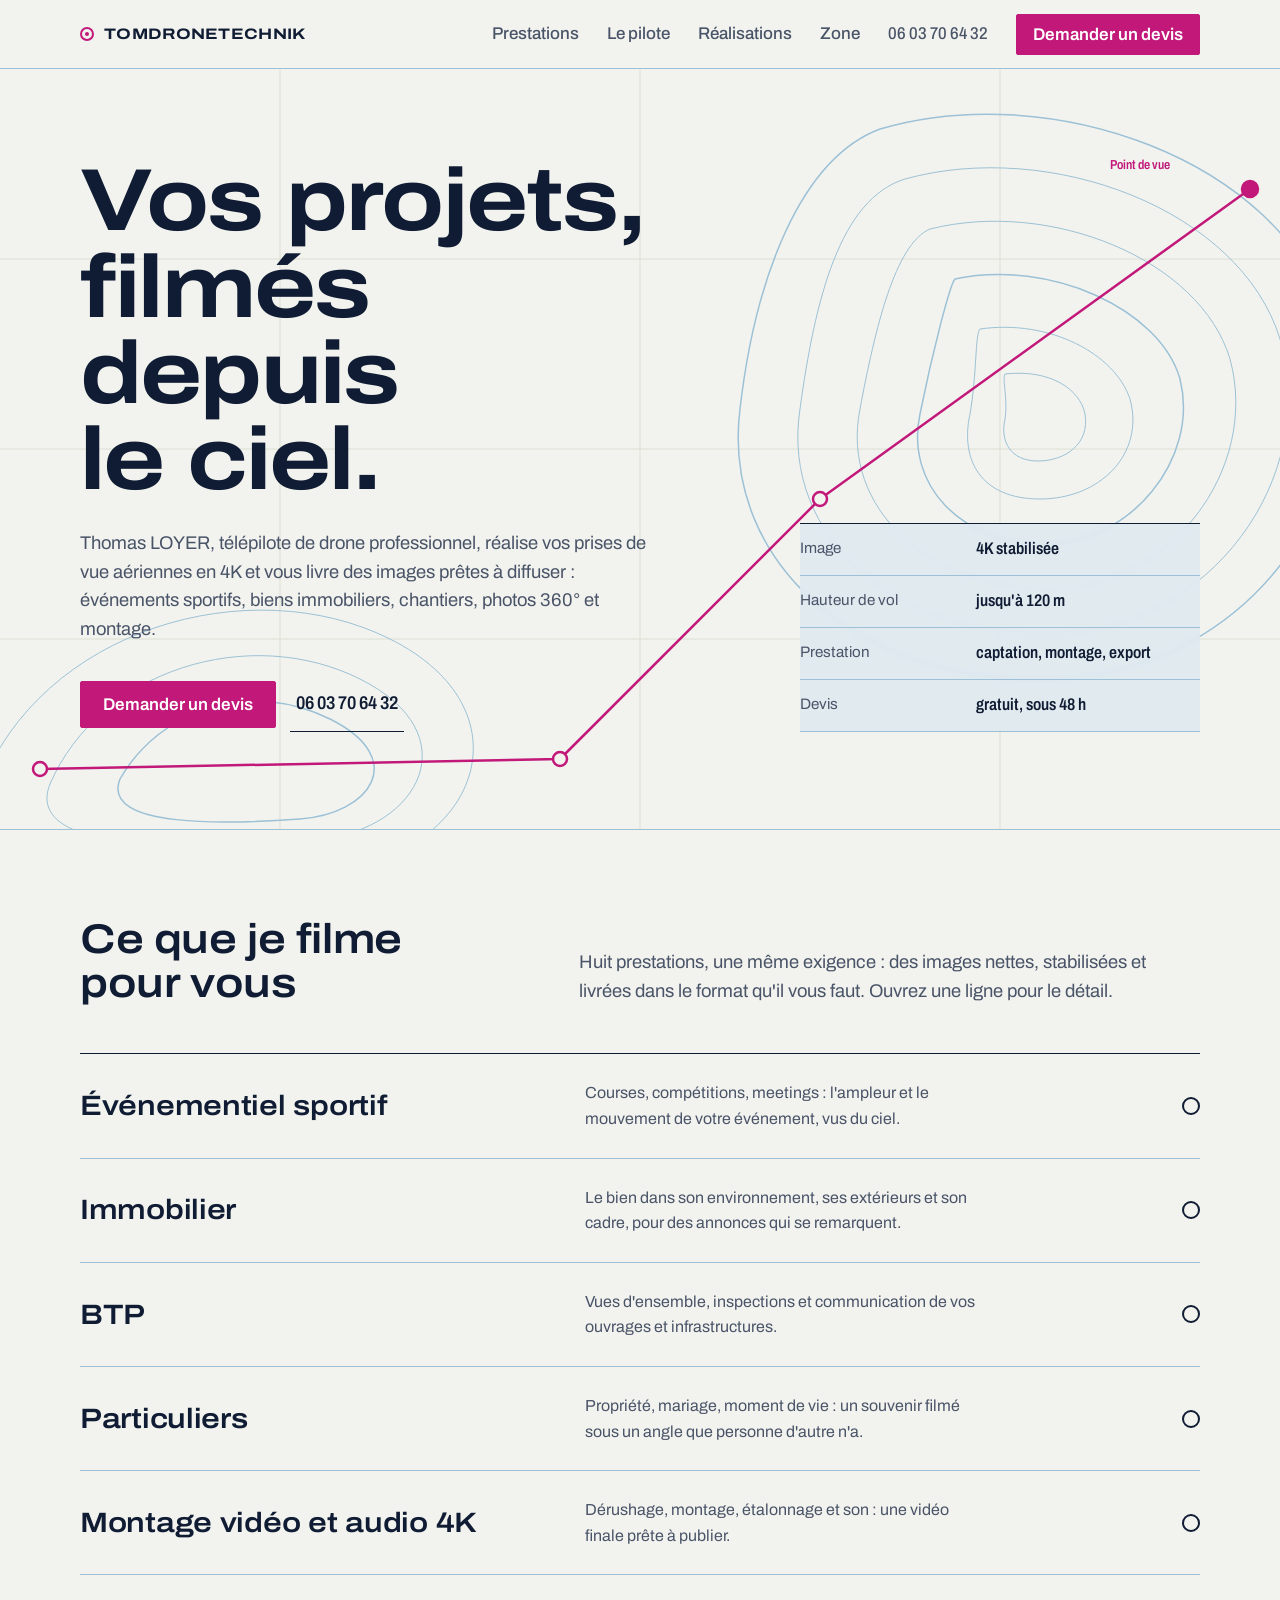
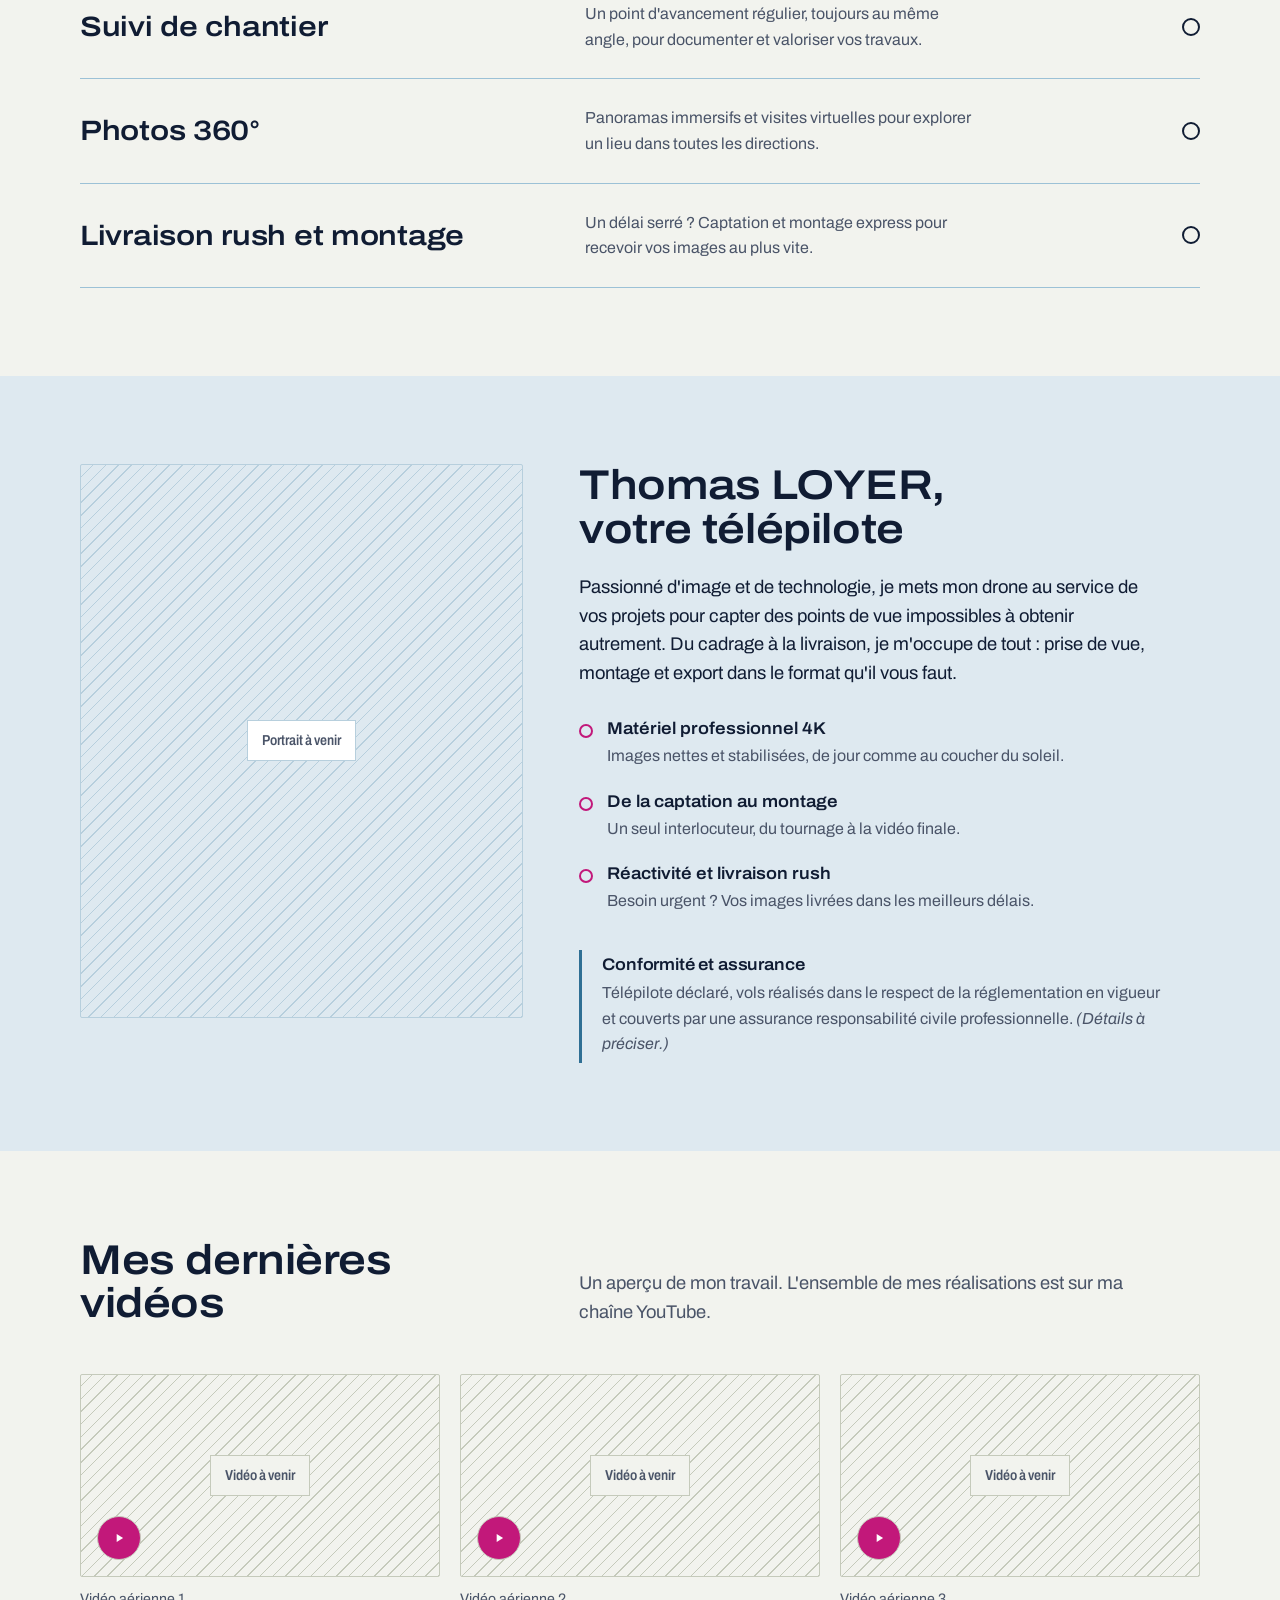
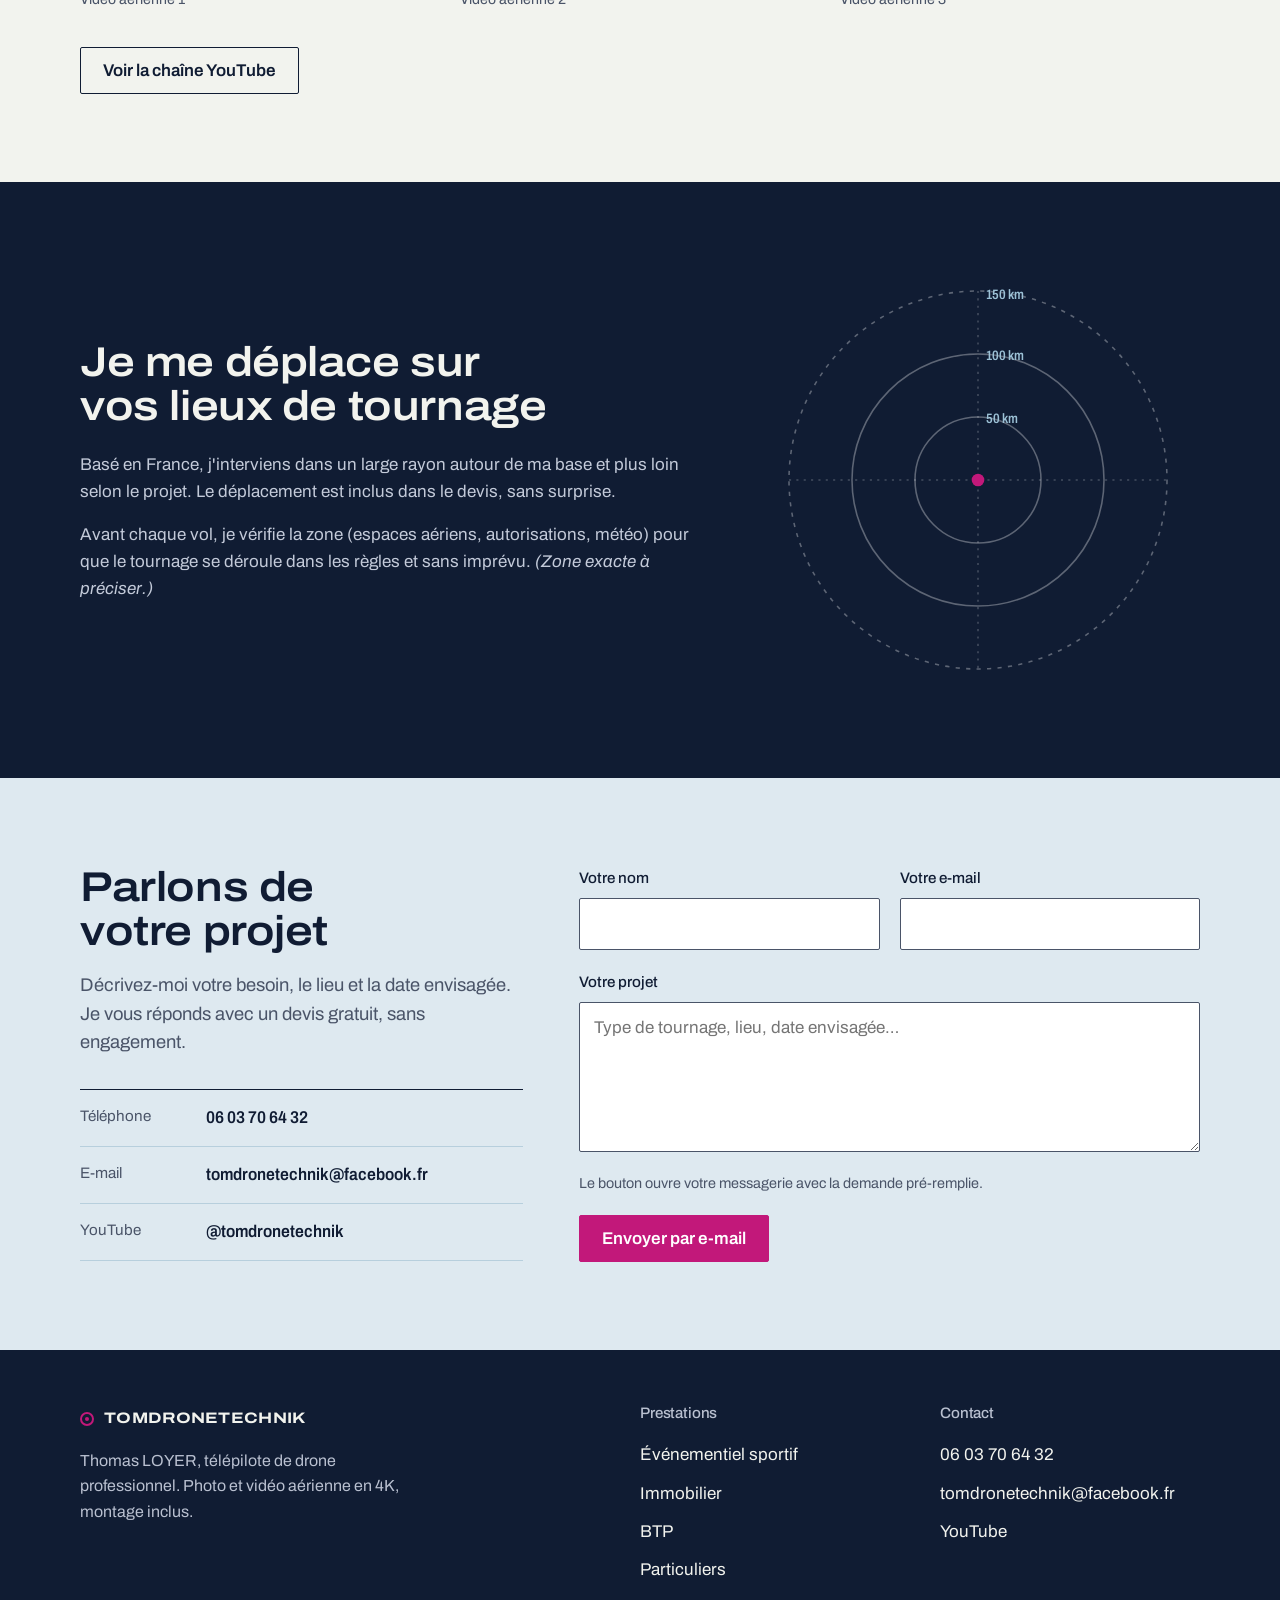
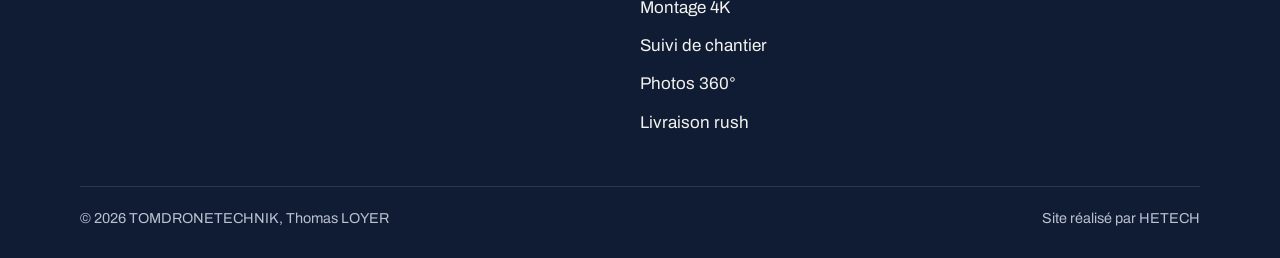
==== commit fbb583c8: "Wider side margins and tinted sections Fluid gutter (24-96px) with a 1120px max width, hero containe" ====
--- a/index.html
+++ b/index.html
@@ -175,7 +175,7 @@
   </section>
 
   <!-- ======================= LE PILOTE ======================= -->
-  <section id="apropos" aria-labelledby="apropos-title">
+  <section id="apropos" class="tint-sky" aria-labelledby="apropos-title">
     <div class="wrap pilot-grid">
       <!-- À MODIFIER : portrait de Thomas LOYER (format 4:5) -->
       <div class="slot portrait" role="img" aria-label="Portrait de Thomas LOYER, photo à venir"><span>Portrait à venir</span></div>
@@ -229,7 +229,7 @@
   </section>
 
   <!-- ======================= ZONE ======================= -->
-  <section id="zone" aria-labelledby="zone-title">
+  <section id="zone" class="tint-ink" aria-labelledby="zone-title">
     <div class="wrap zone-grid">
       <div>
         <h2 id="zone-title">Je me déplace sur vos lieux de tournage</h2>
@@ -241,8 +241,8 @@
         <circle class="ring" cx="200" cy="200" r="60"/>
         <circle class="ring" cx="200" cy="200" r="120"/>
         <circle class="ring outer" cx="200" cy="200" r="180"/>
-        <line x1="200" y1="20" x2="200" y2="380" stroke="#9CC1D6" stroke-width="1" stroke-dasharray="2 5"/>
-        <line x1="20" y1="200" x2="380" y2="200" stroke="#9CC1D6" stroke-width="1" stroke-dasharray="2 5"/>
+        <line x1="200" y1="20" x2="200" y2="380" stroke-width="1" stroke-dasharray="2 5"/>
+        <line x1="20" y1="200" x2="380" y2="200" stroke-width="1" stroke-dasharray="2 5"/>
         <circle class="base" cx="200" cy="200" r="6"/>
         <text x="208" y="146">50&nbsp;km</text>
         <text x="208" y="86">100&nbsp;km</text>
@@ -252,7 +252,7 @@
   </section>
 
   <!-- ======================= CONTACT ======================= -->
-  <section id="contact" aria-labelledby="contact-title">
+  <section id="contact" class="tint-sky" aria-labelledby="contact-title">
     <div class="wrap contact-grid">
       <div>
         <h2 id="contact-title">Parlons de votre projet</h2>
--- a/css/style.css
+++ b/css/style.css
@@ -15,12 +15,14 @@
   --water:#2F6F94;
   --water-line:#9CC1D6;
   --relief:#DCDFD3;
+  --sky:#DEE9F0;
+  --sky-line:#B7CFDD;
   --hatch:#C5CABB;
   --white:#FFFFFF;
 
   --font:'Archivo',system-ui,sans-serif;
-  --maxw:1200px;
-  --gutter:24px;
+  --maxw:1120px;
+  --gutter:clamp(24px,6vw,96px);
   --radius:2px;
   --ease:cubic-bezier(.22,1,.36,1);
 }
@@ -112,7 +114,7 @@
 
 /* ---------- Sections ---------- */
 main > section{padding:88px 0}
-main > section + section{border-top:1px solid var(--water-line)}
+#prestations{border-top:1px solid var(--water-line)}
 .section-head{
   display:grid;grid-template-columns:5fr 7fr;gap:32px 56px;align-items:end;margin-bottom:48px;
 }
@@ -120,7 +122,7 @@
 
 /* ---------- Hero ---------- */
 .hero{position:relative;overflow:hidden;padding:72px 0 80px;min-height:min(86vh,760px);display:flex;align-items:center}
-.hero .wrap{position:relative;z-index:1;width:100%}
+.hero .wrap{position:relative;z-index:1}
 .hero-grid{display:grid;grid-template-columns:7fr 5fr;gap:48px;align-items:end}
 .hero h1{margin-bottom:26px;max-width:12ch}
 .hero .lead{margin-bottom:34px}
@@ -152,7 +154,7 @@
 .readouts{
   border-top:1.5px solid var(--ink);
   width:100%;max-width:400px;justify-self:end;
-  background:color-mix(in srgb,var(--paper) 78%,transparent);
+  background:color-mix(in srgb,var(--sky) 88%,transparent);
   backdrop-filter:blur(2px);
 }
 .readouts div{display:grid;grid-template-columns:1fr 1.4fr;gap:16px;padding:12px 0;border-bottom:1px solid var(--water-line)}
@@ -346,3 +348,21 @@
 a,button{touch-action:manipulation;-webkit-tap-highlight-color:transparent}
 .hero-cta .tel:hover{border-color:var(--air);color:var(--air)}
 .readouts dd,.mission dt{font-variant-numeric:tabular-nums}
+
+/* ---------- Teintes de section ---------- */
+.tint-sky{background:var(--sky)}
+.tint-sky .slot{border-color:var(--sky-line);background-image:repeating-linear-gradient(-45deg,var(--sky-line) 0 1px,transparent 1px 9px)}
+.tint-sky .slot > span{background:var(--white);border-color:var(--sky-line)}
+.tint-sky .contact-list div,.tint-sky .mission div{border-color:var(--sky-line)}
+.tint-sky .compliance{border-color:var(--water)}
+
+.tint-ink{background:var(--ink);color:var(--paper)}
+.tint-ink h2,.tint-ink h3{color:var(--paper)}
+.tint-ink p,.tint-ink .lead{color:#C3CAD9}
+.tint-ink .rings circle.ring{stroke:rgba(255,255,255,.32)}
+.tint-ink .rings line{stroke:rgba(255,255,255,.32)}
+.tint-ink .rings text{fill:var(--water-line)}
+.tint-ink .btn-ghost{border-color:var(--paper);color:var(--paper)}
+.tint-ink .btn-ghost:hover{background:var(--paper);color:var(--ink)}
+.tint-ink .cta-band{border-color:rgba(255,255,255,.28)}
+.tint-ink :focus-visible{outline-color:var(--white)}
